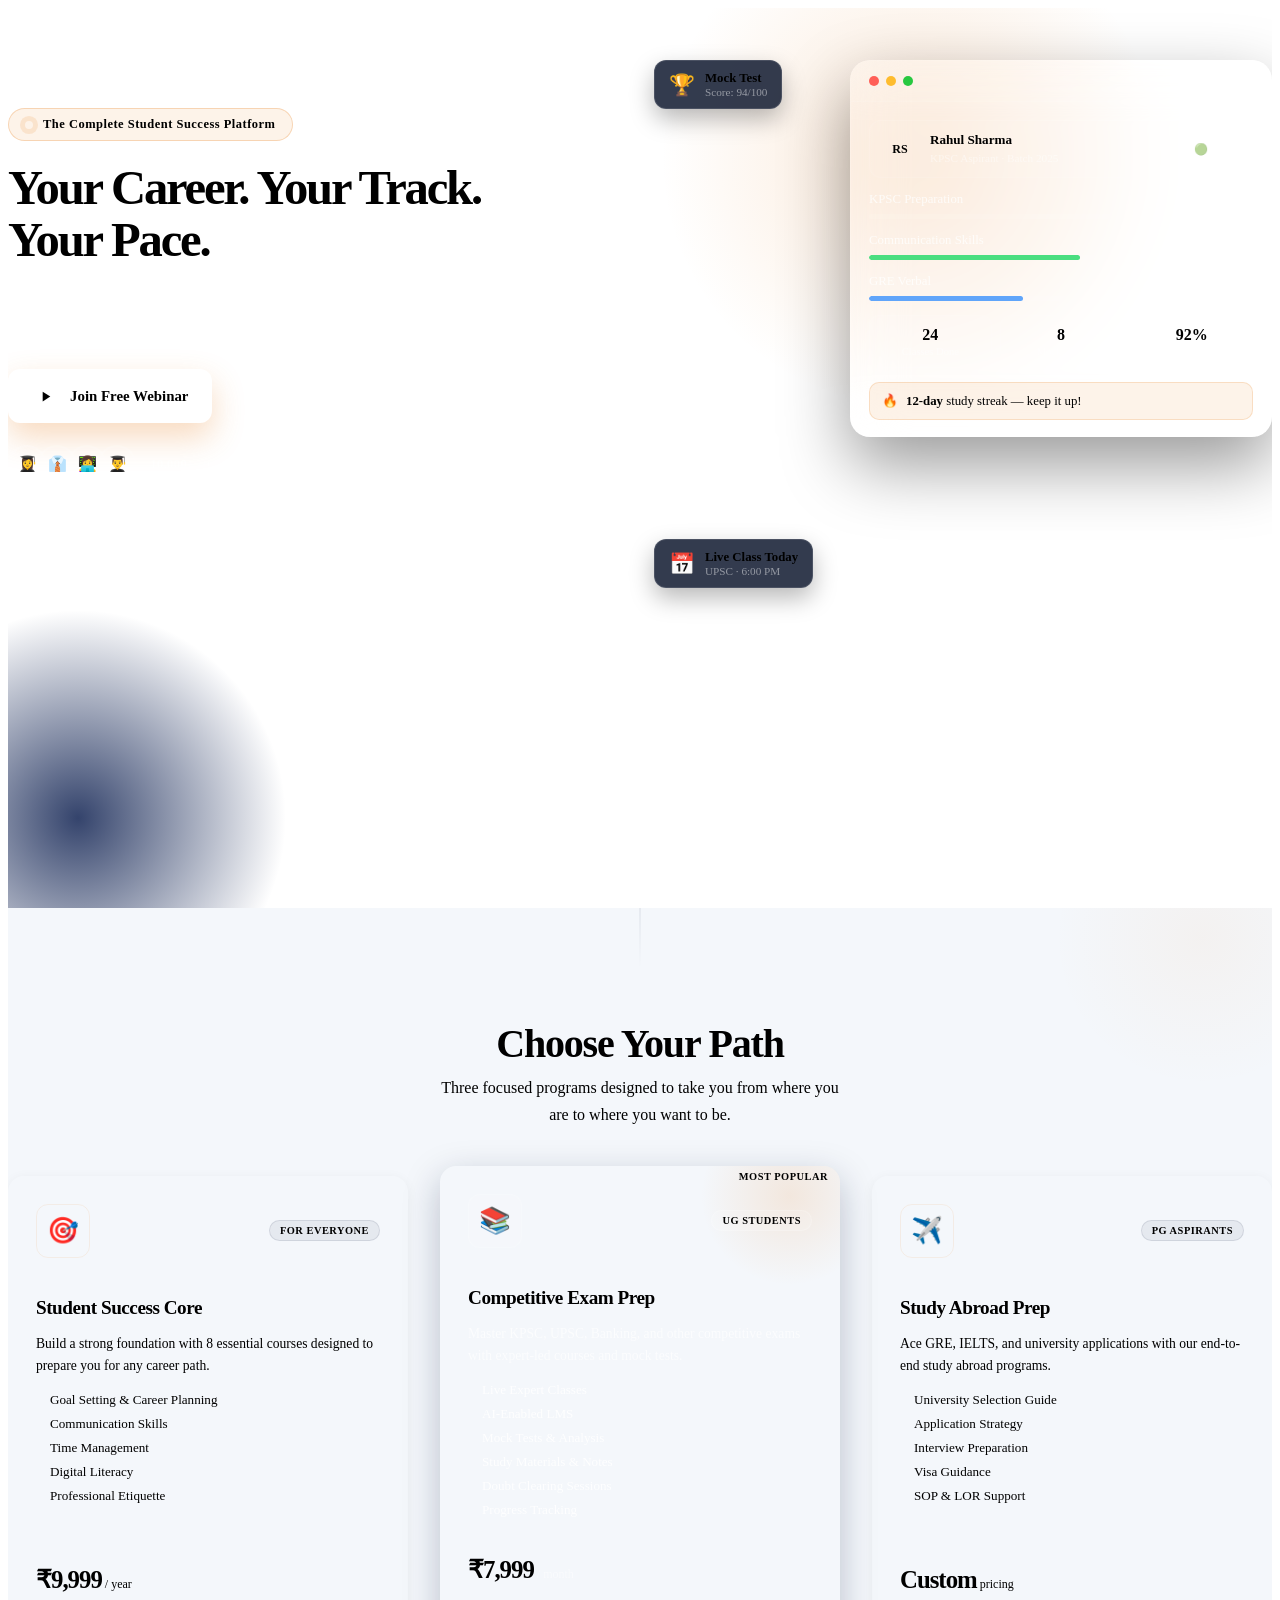
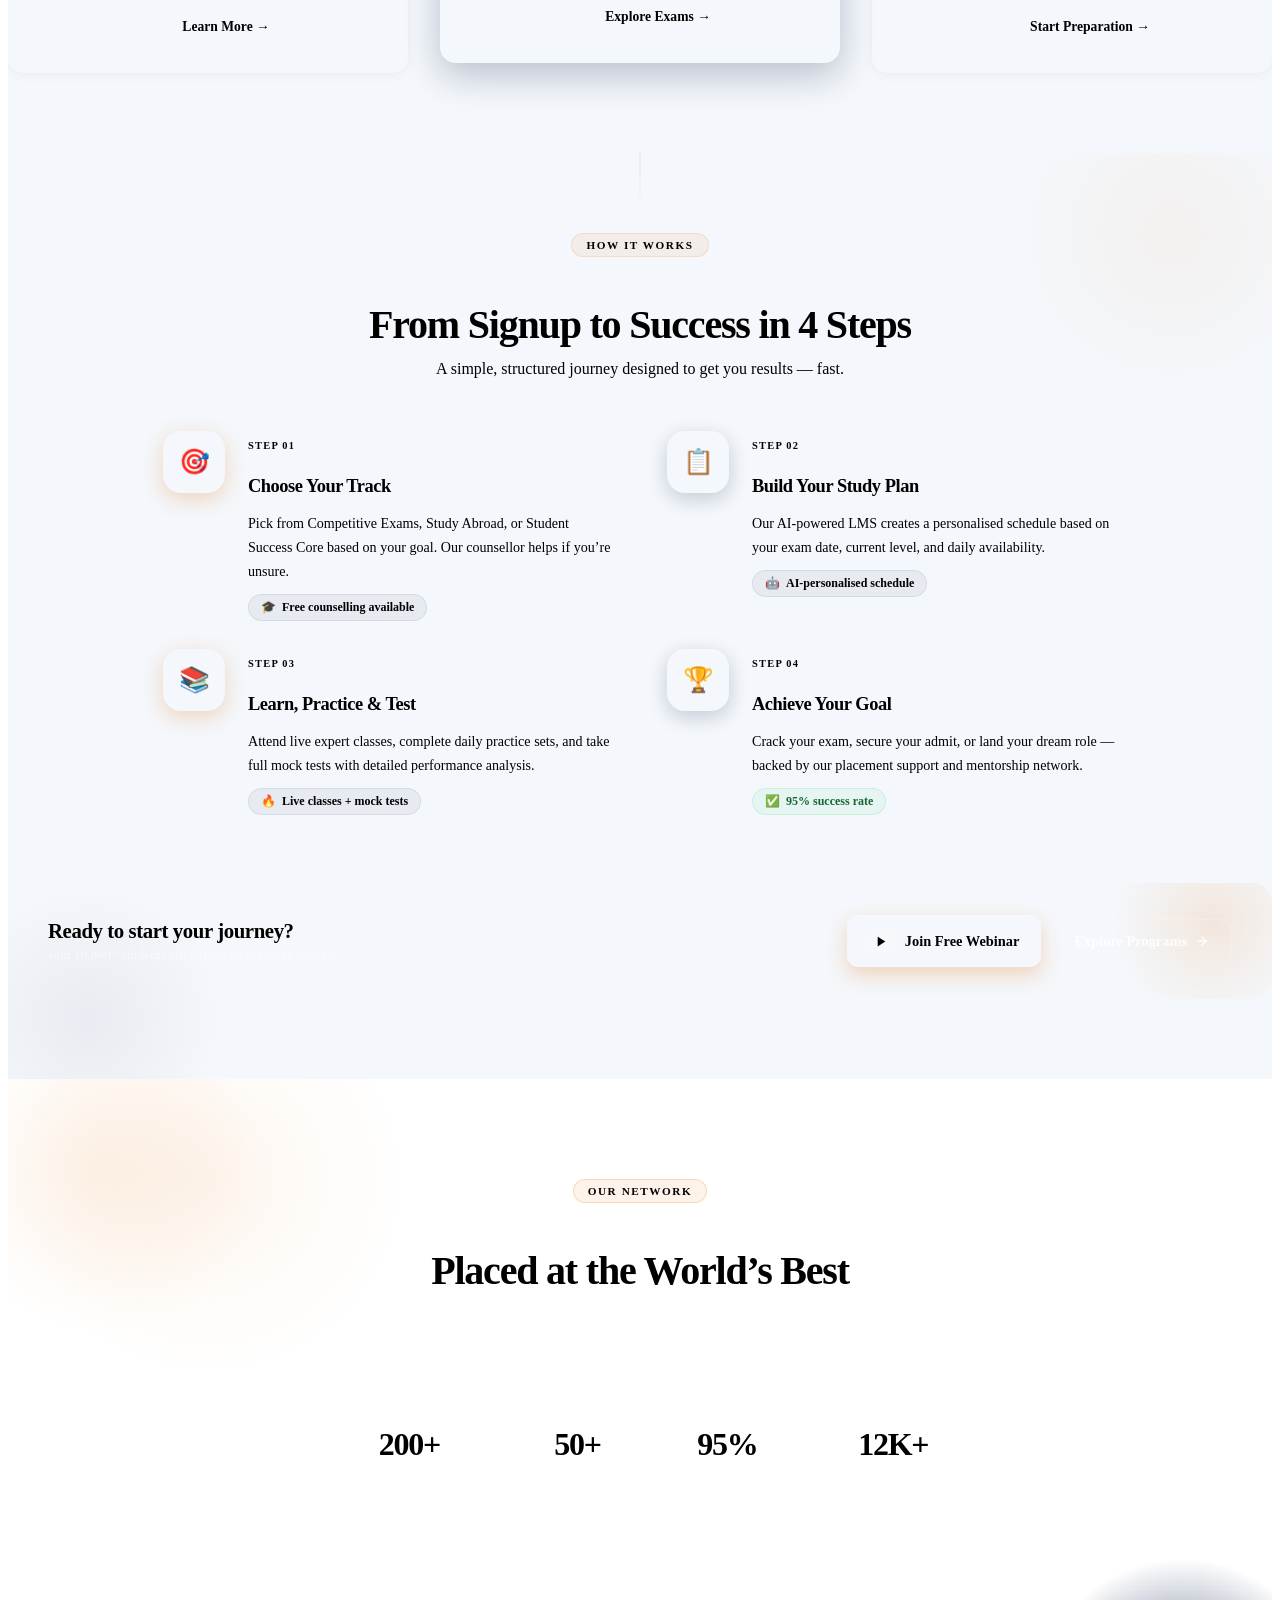
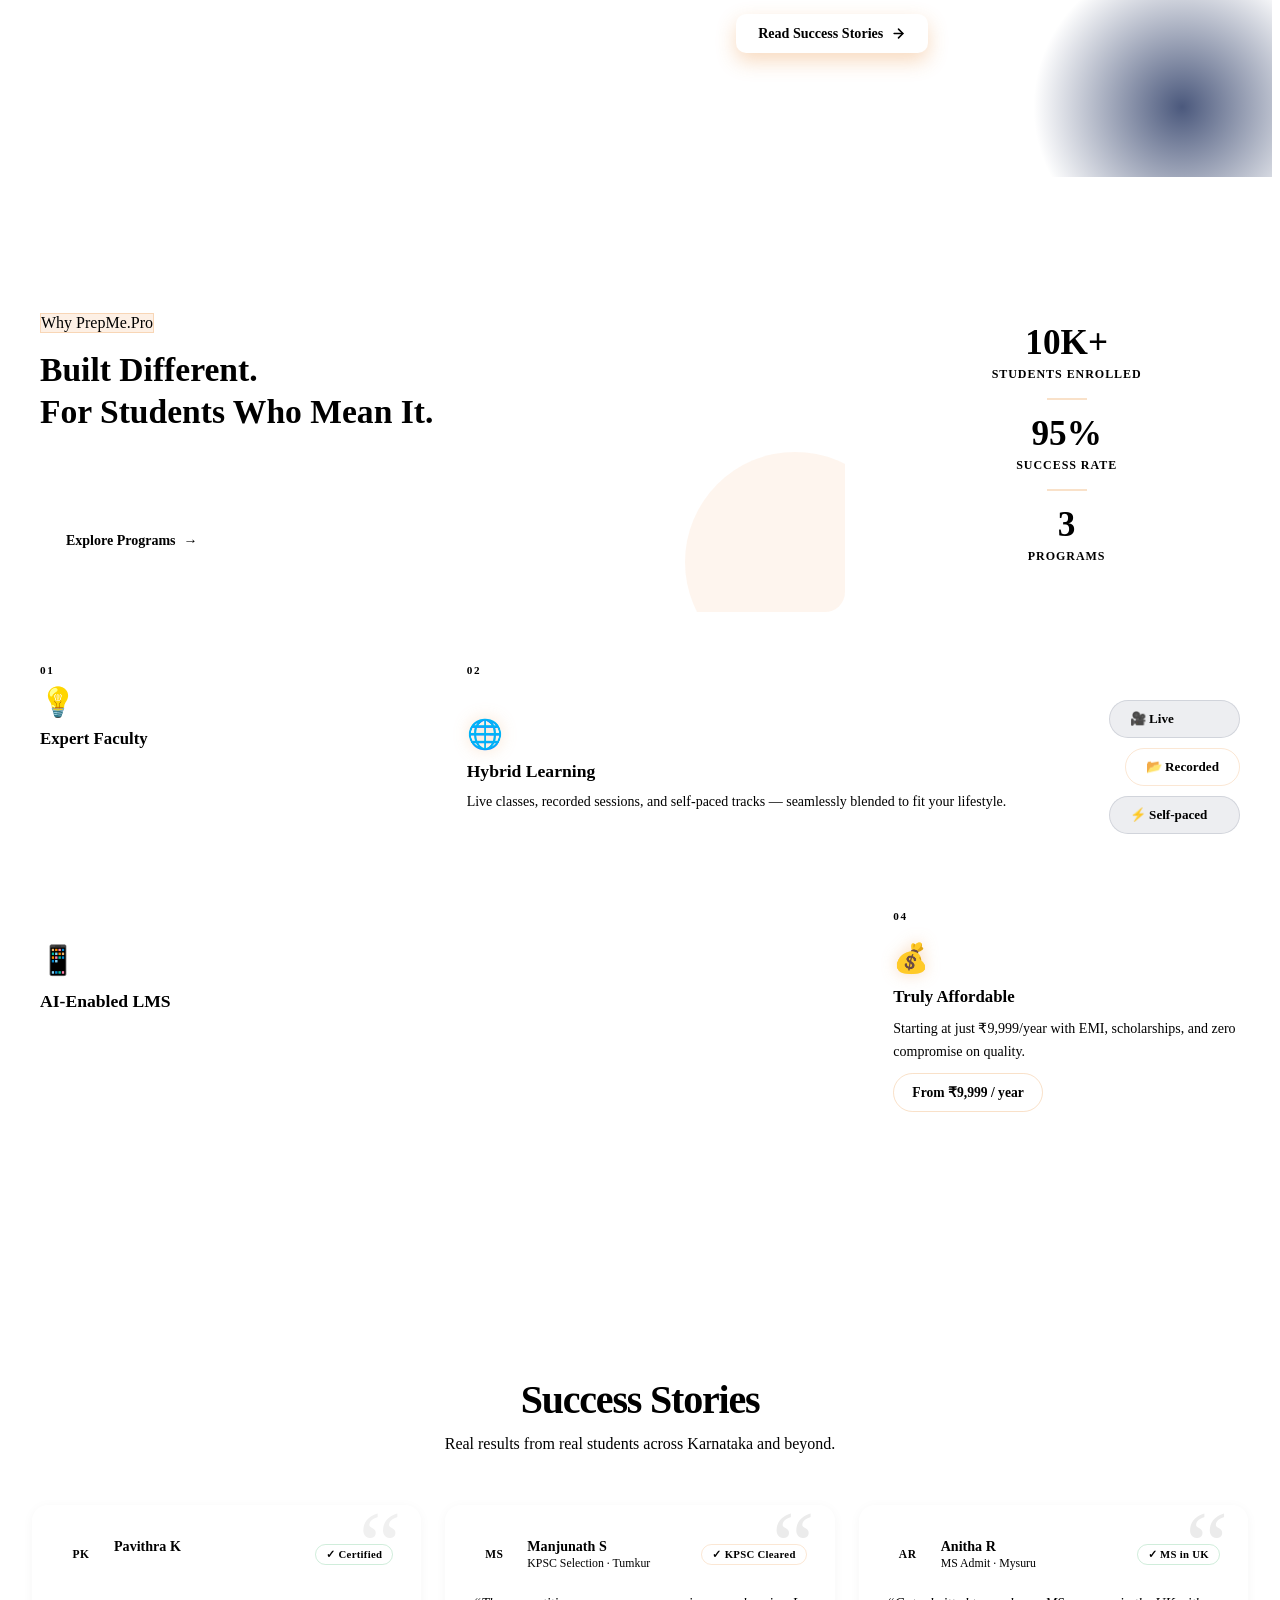
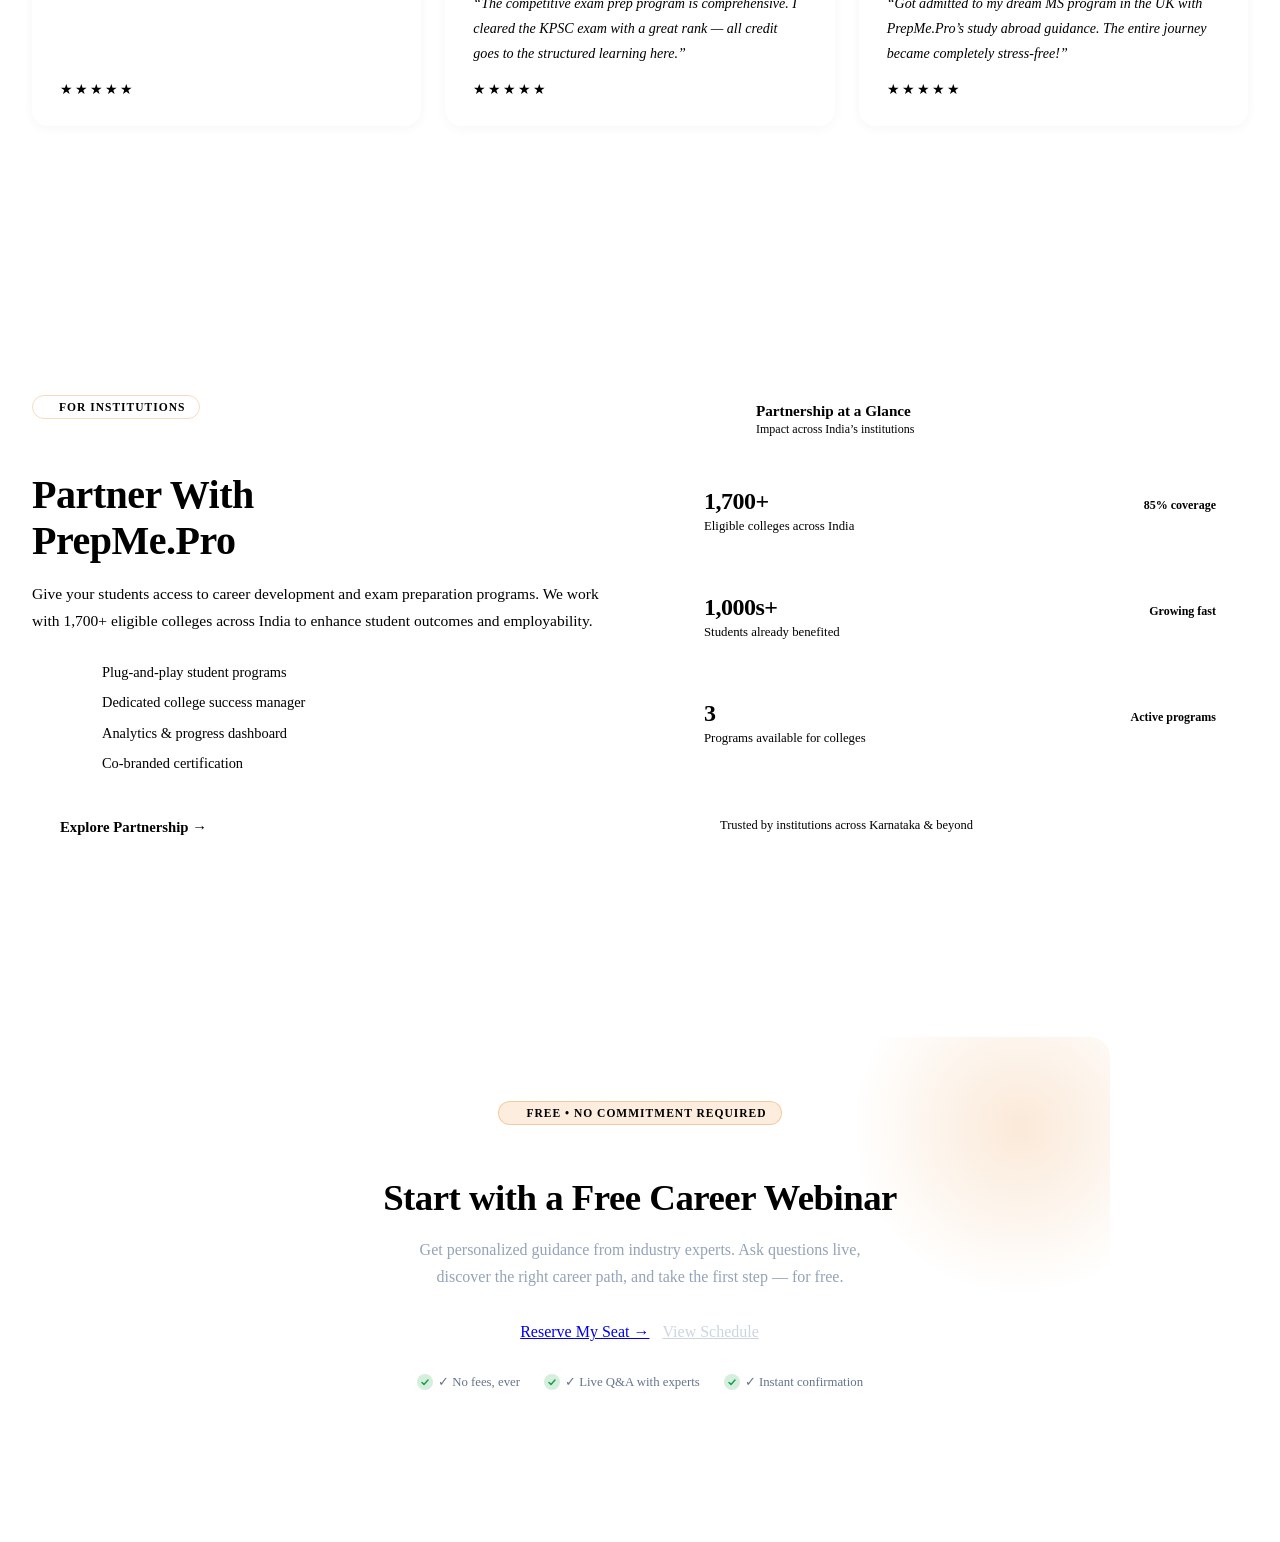
==== prepme/www/index.html @ b2c8e29e "fix: nav log and strudy abroad section" ====
<!DOCTYPE html>
<html lang="en">

<head>
  <meta charset="UTF-8">
  <meta name="viewport" content="width=device-width, initial-scale=1.0">
  <title>PrepMe.Pro - Learn Like A Pro | Complete Student Success Platform</title>
<link rel="stylesheet" href="/assets/prepme/css/styles.css?v=1.1.21"/>
  <style>
    /* ===========================
   HERO
=========================== */
    .hero {
      position: relative;
      min-height: 100vh;
      overflow: hidden;
      background: linear-gradient(135deg, var(--navy-dark), var(--navy) 52%, var(--navy-light));
      font-family: var(--font);
    }

    .hero-bg,
    .hero-grid,
    .hero-glow {
      position: absolute;
      inset: 0;
      pointer-events: none;
    }

    .hero-grid {
      background-image: radial-gradient(rgba(255, 255, 255, 0.045) 1px, transparent 1px);
      background-size: 28px 28px;
      opacity: 0.8;
    }

    .hero-glow-1 {
      inset: auto;
      width: 520px;
      height: 520px;
      top: -110px;
      right: 8%;
      border-radius: 50%;
      background: radial-gradient(circle, rgba(232, 134, 42, 0.18) 0%, transparent 68%);
    }

    .hero-glow-2 {
      inset: auto;
      width: 420px;
      height: 420px;
      left: -140px;
      bottom: -120px;
      border-radius: 50%;
      background: radial-gradient(circle, rgba(30, 47, 92, 0.9) 0%, transparent 70%);
    }

    .hero-divider {
      position: absolute;
      top: 0;
      bottom: 0;
      left: 50%;
      width: 1px;
      background: linear-gradient(to bottom, transparent, rgba(255, 255, 255, 0.07), transparent);
      transform: translateX(-50%);
      pointer-events: none;
    }

    /* ===========================
   LAYOUT
=========================== */
    .hero-shell {
      position: relative;
      z-index: 2;
      min-height: calc(100vh - 80px);
      display: grid;
      grid-template-columns: 1fr 1fr;
      gap: 28px;
      align-items: start;
      padding: 52px 0 28px;
    }

    /* ===========================
   LEFT COPY
=========================== */
    .hero-copy {
      display: flex;
      flex-direction: column;
      gap: 22px;
      padding-top: 48px;
    }

    .hero-badge {
      width: fit-content;
      display: inline-flex;
      align-items: center;
      gap: 10px;
      padding: 8px 16px;
      border-radius: 999px;
      background: rgba(232, 134, 42, 0.1);
      border: 1px solid rgba(232, 134, 42, 0.28);
      color: var(--saffron-light);
      font-size: 0.78rem;
      font-weight: 700;
      letter-spacing: 0.04em;
    }

    .hero-badge-pulse {
      width: 8px;
      height: 8px;
      flex-shrink: 0;
      border-radius: 50%;
      background: var(--saffron);
      box-shadow: 0 0 0 5px rgba(232, 134, 42, 0.15);
      animation: badgePulse 2s infinite;
    }

    @keyframes badgePulse {

      0%,
      100% {
        box-shadow: 0 0 0 5px rgba(232, 134, 42, 0.15);
      }

      50% {
        box-shadow: 0 0 0 10px rgba(232, 134, 42, 0);
      }
    }

    .hero-title {
      margin: 0;
      color: var(--white);
      font-size: clamp(2.6rem, 3.8vw, 3.9rem);
      line-height: 1.06;
      letter-spacing: -0.045em;
      font-weight: 900;
      white-space: nowrap;
    }

    .hero-title span {
      color: var(--saffron-light);
      position: relative;
      display: inline-block;
    }

    .hero-title span::after {
      content: '';
      position: absolute;
      left: 0;
      right: 0;
      bottom: 6px;
      height: 4px;
      background: linear-gradient(90deg, var(--saffron), transparent);
      opacity: 0.45;
      border-radius: 999px;
    }

    .hero-lead {
      max-width: 540px;
      margin: 0;
      font-size: 1.03rem;
      line-height: 1.8;
      color: rgba(255, 255, 255, 0.68);
    }

    .hero-lead strong {
      color: var(--white);
    }

    /* Buttons */
    .hero-actions {
      display: flex;
      gap: 14px;
      flex-wrap: wrap;
    }

    .hero-btn-primary,
    .hero-btn-ghost {
      min-height: 52px;
      display: inline-flex;
      align-items: center;
      justify-content: center;
      gap: 10px;
      padding: 0 24px;
      border-radius: 12px;
      text-decoration: none;
      font-size: 0.93rem;
      font-weight: 700;
      transition: 0.2s ease;
    }

    .hero-btn-primary {
      background: var(--saffron);
      color: var(--white);
      box-shadow: 0 14px 32px rgba(232, 134, 42, 0.3);
    }

    .hero-btn-primary:hover {
      background: var(--saffron-dark);
      transform: translateY(-2px);
    }

    .hero-btn-icon {
      width: 28px;
      height: 28px;
      border-radius: 8px;
      background: rgba(255, 255, 255, 0.18);
      display: inline-flex;
      align-items: center;
      justify-content: center;
      flex-shrink: 0;
    }

    .hero-btn-ghost {
      border: 1.5px solid rgba(255, 255, 255, 0.15);
      background: rgba(255, 255, 255, 0.04);
      color: rgba(255, 255, 255, 0.88);
    }

    .hero-btn-ghost:hover {
      background: rgba(255, 255, 255, 0.08);
      border-color: rgba(255, 255, 255, 0.26);
    }

    .hero-btn-ghost svg {
      transition: transform 0.2s;
    }

    .hero-btn-ghost:hover svg {
      transform: translateX(3px);
    }

    /* Trust row */
    .hero-trust {
      display: flex;
      align-items: center;
      gap: 12px;
    }

    .hero-avatars {
      display: flex;
    }

    .hero-avatars span {
      width: 34px;
      height: 34px;
      margin-right: -8px;
      border-radius: 50%;
      background: rgba(255, 255, 255, 0.07);
      border: 2px solid rgba(255, 255, 255, 0.14);
      display: grid;
      place-items: center;
      font-size: 0.95rem;
    }

    .hero-trust p {
      margin: 0;
      color: rgba(255, 255, 255, 0.5);
      font-size: 0.84rem;
      padding-left: 10px;
    }

    .hero-trust strong {
      color: var(--white);
    }

    /* ===========================
   RIGHT VISUAL
=========================== */
    .hero-visual {
      position: relative;
      width: 100%;
      min-height: 480px;
      display: flex;
      flex-direction: column;
      align-items: flex-end;
      justify-content: flex-start;
      padding-top: 0;
    }

    /* Dashboard card */
    .hero-card {
      width: min(100%, 420px);
      border-radius: 20px;
      background: rgba(255, 255, 255, 0.055);
      border: 1px solid rgba(255, 255, 255, 0.12);
      backdrop-filter: blur(26px);
      -webkit-backdrop-filter: blur(26px);
      box-shadow: 0 28px 68px rgba(0, 0, 0, 0.4);
      overflow: hidden;
      position: relative;
      z-index: 2;
    }

    .hero-card-header {
      display: flex;
      align-items: center;
      gap: 7px;
      padding: 14px 18px;
      background: rgba(255, 255, 255, 0.03);
      border-bottom: 1px solid rgba(255, 255, 255, 0.08);
    }

    .dot {
      width: 10px;
      height: 10px;
      border-radius: 50%;
      display: inline-block;
    }

    .red {
      background: #ff5f57;
    }

    .yellow {
      background: #febc2e;
    }

    .green {
      background: #28c840;
    }

    .hero-card-label {
      margin-left: auto;
      color: rgba(255, 255, 255, 0.38);
      font-size: 0.68rem;
      font-weight: 700;
      letter-spacing: 0.1em;
      text-transform: uppercase;
    }

    .hero-card-body {
      padding: 18px 18px 16px;
      display: flex;
      flex-direction: column;
      gap: 14px;
    }

    /* User row */
    .hero-card-user {
      display: flex;
      align-items: center;
      gap: 12px;
      padding: 10px 12px;
      background: rgba(255, 255, 255, 0.04);
      border: 1px solid rgba(255, 255, 255, 0.07);
      border-radius: 12px;
    }

    .hero-card-avatar {
      width: 36px;
      height: 36px;
      border-radius: 50%;
      background: linear-gradient(135deg, var(--saffron), var(--saffron-dark));
      color: var(--white);
      font-size: 0.75rem;
      font-weight: 800;
      display: grid;
      place-items: center;
      flex-shrink: 0;
    }

    .hero-card-user strong {
      display: block;
      color: var(--white);
      font-size: 0.82rem;
      font-weight: 700;
    }

    .hero-card-user small {
      color: rgba(255, 255, 255, 0.45);
      font-size: 0.7rem;
    }

    .hero-card-status {
      margin-left: auto;
      font-size: 0.7rem;
      color: rgba(255, 255, 255, 0.55);
      white-space: nowrap;
    }

    /* Progress items */
    .hero-progress-item {
      display: flex;
      flex-direction: column;
      gap: 7px;
    }

    .hero-progress-top {
      display: flex;
      justify-content: space-between;
      color: rgba(255, 255, 255, 0.75);
      font-size: 0.8rem;
    }

    .hero-progress-bar {
      height: 5px;
      border-radius: 999px;
      background: rgba(255, 255, 255, 0.08);
      overflow: hidden;
    }

    .hero-progress-bar span {
      display: block;
      height: 100%;
      border-radius: inherit;
      background: var(--saffron);
    }

    /* Mini stats */
    .hero-card-stats {
      display: grid;
      grid-template-columns: repeat(3, 1fr);
      gap: 8px;
    }

    .hero-card-stat {
      background: rgba(255, 255, 255, 0.04);
      border: 1px solid rgba(255, 255, 255, 0.07);
      border-radius: 10px;
      padding: 10px 8px;
      text-align: center;
    }

    .hero-card-stat strong {
      display: block;
      color: var(--white);
      font-size: 1rem;
      font-weight: 800;
    }

    .hero-card-stat small {
      display: block;
      color: rgba(255, 255, 255, 0.42);
      font-size: 0.66rem;
      margin-top: 2px;
    }

    /* Streak */
    .hero-streak {
      display: flex;
      align-items: center;
      gap: 8px;
      padding: 10px 12px;
      border-radius: 10px;
      background: rgba(232, 134, 42, 0.1);
      border: 1px solid rgba(232, 134, 42, 0.2);
      color: var(--saffron-light);
      font-size: 0.8rem;
    }

    .hero-streak strong {
      color: var(--saffron-light);
    }

    /* Floating chips */
    .hero-floating {
      position: absolute;
      z-index: 3;
      display: flex;
      align-items: center;
      gap: 10px;
      padding: 10px 14px;
      border-radius: 12px;
      background: rgba(7, 16, 40, 0.82);
      border: 1px solid rgba(255, 255, 255, 0.12);
      box-shadow: 0 10px 24px rgba(0, 0, 0, 0.28);
      white-space: nowrap;
    }

    .hero-floating>span:first-child {
      font-size: 1.3rem;
    }

    .hero-floating strong {
      display: block;
      color: var(--white);
      font-size: 0.8rem;
    }

    .hero-floating small {
      display: block;
      color: rgba(255, 255, 255, 0.48);
      font-size: 0.7rem;
    }

    .hero-floating-top {
      top: 0;
      left: 0;
      animation: floatY 3.5s ease-in-out infinite;
    }

    .hero-floating-bottom {
      bottom: -48px;
      left: 0;
      animation: floatY 3.5s ease-in-out infinite reverse;
    }

    @keyframes floatY {

      0%,
      100% {
        transform: translateY(0);
      }

      50% {
        transform: translateY(-7px);
      }
    }

    /* ===========================
   PARTNERS BAR
=========================== */


    .hero-partners-label {
      text-align: center;
      margin: 0 0 14px;
      font-size: 0.72rem;
      font-weight: 700;
      letter-spacing: 0.1em;
      text-transform: uppercase;
      color: rgba(255, 255, 255, 0.3);
    }

    .hero-partners {
      display: flex;
      align-items: center;
      justify-content: center;
      flex-wrap: wrap;
      gap: 10px 20px;
    }

    .hero-partner-logo {
      color: rgba(255, 255, 255, 0.55);
      font-size: 0.85rem;
      font-weight: 700;
      letter-spacing: 0.02em;
      display: flex;
      align-items: center;
      gap: 6px;
      padding: 6px 14px;
      border-radius: 8px;
      border: 1px solid rgba(255, 255, 255, 0.07);
      background: rgba(255, 255, 255, 0.03);
      transition: color 0.2s, border-color 0.2s;
    }

    .hero-partner-logo:hover {
      color: rgba(255, 255, 255, 0.85);
      border-color: rgba(255, 255, 255, 0.14);
    }

    /* ===========================
   RESPONSIVE
=========================== */
    @media (max-width: 1200px) {
      .hero-title {
        white-space: normal;
      }
    }

    @media (max-width: 992px) {
      .hero-shell {
        grid-template-columns: 1fr;
        align-items: center;
        padding-top: 72px;
        min-height: auto;
        gap: 32px;
      }

      .hero-copy {
        padding-top: 0;
      }

      .hero-visual {
        align-items: center;
        min-height: 480px;
        width: 100%;
        max-width: 460px;
        margin: 0 auto;
      }

      .hero-floating-top {
        top: 10px;
        left: 0;
      }

      .hero-floating-bottom {
        bottom: 10px;
        left: 0;
      }

      .hero-stats-bar {
        margin-top: 24px;
      }
    }

    @media (max-width: 560px) {
      .hero-title {
        font-size: 2.2rem;
        white-space: normal;
      }

      .hero-actions {
        flex-direction: column;
      }

      .hero-btn-primary,
      .hero-btn-ghost {
        width: 100%;
      }

      .hero-visual {
        min-height: 400px;
      }

      .hero-partners {
        gap: 8px 12px;
      }
    }

    /* ===== CHOOSE YOUR PATH — TRACKS SECTION ===== */

    /* ===========================
   TRACKS SECTION — MOBILE FIRST
=========================== */
    #tracks {
      padding: 3rem 0;
      background: #f4f7fb;
      position: relative;
      overflow: hidden;
    }

    #tracks::before {
      content: '';
      position: absolute;
      top: 0;
      left: 50%;
      transform: translateX(-50%);
      width: 1px;
      height: 60px;
      background: linear-gradient(to bottom, rgba(10, 26, 63, 0.12), transparent);
    }

    #tracks::after {
      content: '';
      position: absolute;
      top: -120px;
      right: -80px;
      width: 300px;
      height: 300px;
      border-radius: 50%;
      background: radial-gradient(circle, rgba(232, 134, 42, 0.05) 0%, transparent 70%);
      pointer-events: none;
    }

    /* ── Section Title ── */
    .section-title {
      text-align: center;
      margin-bottom: 2rem;
      padding: 0 1rem;
      position: relative;
      z-index: 1;
    }

    .section-eyebrow {
      display: inline-block;
      font-size: 0.7rem;
      font-weight: 700;
      letter-spacing: 0.14em;
      text-transform: uppercase;
      color: var(--saffron-dark);
      background: rgba(232, 134, 42, 0.08);
      border: 1px solid rgba(232, 134, 42, 0.18);
      padding: 5px 14px;
      border-radius: 999px;
      margin-bottom: 12px;
    }

    .section-title h2 {
      font-size: 1.7rem;
      font-weight: 900;
      color: var(--navy);
      letter-spacing: -0.03em;
      margin-bottom: 8px;
      line-height: 1.15;
    }

    .section-title p {
      font-size: 0.9rem;
      color: var(--gray);
      max-width: 420px;
      margin: 0 auto;
      line-height: 1.65;
    }

    /* ── Grid — mobile: single column ── */
    .tracks-grid {
      display: grid;
      grid-template-columns: 1fr;
      gap: 1.25rem;
      padding: 0 1rem;
      position: relative;
      z-index: 1;
    }

    /* ── Base Card ── */
    .track-card {
      position: relative;
      border-radius: 16px;
      display: flex;
      flex-direction: column;
      overflow: hidden;
      transition: transform 0.28s ease, box-shadow 0.28s ease;
      -webkit-tap-highlight-color: transparent;
    }

    .track-card:active {
      transform: scale(0.98);
    }

    /* ── Navy variant ── */
    .track-navy {
      background: var(--white);
      border: 1.5px solid var(--border);
      box-shadow: 0 2px 12px rgba(0, 0, 0, 0.05);
      border-top: 4px solid var(--navy);
    }

    /* ── Featured card ── */
    .track-featured {
      background: linear-gradient(155deg, var(--navy-dark) 0%, var(--navy) 50%, var(--navy-light) 100%);
      border: none;
      box-shadow: 0 12px 36px rgba(10, 26, 63, 0.25);
      order: -1;
      /* show featured first on mobile */
    }

    .track-featured::before {
      content: '';
      position: absolute;
      inset: 0;
      background-image: radial-gradient(rgba(255, 255, 255, 0.04) 1px, transparent 1px);
      background-size: 20px 20px;
      pointer-events: none;
      z-index: 0;
    }

    .track-featured::after {
      content: '';
      position: absolute;
      top: -60px;
      right: -40px;
      width: 180px;
      height: 180px;
      border-radius: 50%;
      background: radial-gradient(circle, rgba(232, 134, 42, 0.14) 0%, transparent 70%);
      pointer-events: none;
      z-index: 0;
    }

    /* ── Popular badge ── */
    .track-popular-badge {
      position: absolute;
      top: 0;
      right: 0;
      background: var(--saffron);
      color: var(--white);
      font-size: 0.65rem;
      font-weight: 700;
      letter-spacing: 0.5px;
      text-transform: uppercase;
      padding: 5px 12px;
      border-radius: 0 16px 0 10px;
      z-index: 2;
    }

    /* ── Card header ── */
    .track-header {
      padding: 1.25rem 1.25rem 0;
      display: flex;
      align-items: center;
      justify-content: space-between;
      position: relative;
      z-index: 1;
    }

    .track-icon {
      width: 46px;
      height: 46px;
      background: var(--cream);
      border-radius: 12px;
      display: flex;
      align-items: center;
      justify-content: center;
      font-size: 1.4rem;
      flex-shrink: 0;
      border: 1px solid rgba(232, 134, 42, 0.1);
    }

    .track-featured .track-icon {
      background: rgba(255, 255, 255, 0.1);
      border-color: rgba(255, 255, 255, 0.15);
    }

    /* ── Tags ── */
    .track-tag {
      display: inline-block;
      background: rgba(10, 26, 63, 0.06);
      color: var(--navy);
      font-size: 0.65rem;
      font-weight: 700;
      letter-spacing: 0.5px;
      text-transform: uppercase;
      padding: 4px 10px;
      border-radius: 50px;
      border: 1px solid rgba(10, 26, 63, 0.1);
    }

    .track-tag-light {
      background: rgba(255, 255, 255, 0.12);
      color: var(--white);
      border-color: rgba(255, 255, 255, 0.18);
    }

    /* ── Card body ── */
    .track-body {
      padding: 1rem 1.25rem;
      flex: 1;
      position: relative;
      z-index: 1;
    }

    .track-body h3 {
      font-size: 1.1rem;
      font-weight: 800;
      color: var(--navy);
      margin-bottom: 0.4rem;
      letter-spacing: -0.025em;
    }

    .track-featured .track-body h3 {
      color: var(--white);
    }

    .track-body p {
      font-size: 0.85rem;
      color: var(--gray);
      line-height: 1.6;
      margin-bottom: 1rem;
    }

    .track-featured .track-body p {
      color: rgba(255, 255, 255, 0.68);
    }

    /* ── Feature list ── */
    .feature-list {
      list-style: none;
      padding: 0;
      margin: 0;
      display: flex;
      flex-direction: column;
      gap: 8px;
    }

    .feature-list li {
      display: flex;
      align-items: center;
      gap: 8px;
      font-size: 0.82rem;
      color: var(--text);
      font-weight: 500;
    }

    .feature-list li::before {
      content: '';
      width: 6px;
      height: 6px;
      min-width: 6px;
      border-radius: 50%;
      background: var(--navy);
      opacity: 0.45;
    }

    .feature-list-light li {
      color: rgba(255, 255, 255, 0.88);
    }

    .feature-list-light li::before {
      background: var(--saffron-light);
      opacity: 1;
    }

    /* ── Card footer ── */
    .track-footer {
      padding: 1rem 1.25rem 1.25rem;
      display: flex;
      align-items: center;
      justify-content: space-between;
      gap: 1rem;
      border-top: 1px solid var(--border);
      margin-top: auto;
      position: relative;
      z-index: 1;
    }

    .track-featured .track-footer {
      border-top-color: rgba(255, 255, 255, 0.1);
    }

    /* ── Price ── */
    .track-price {
      display: flex;
      align-items: baseline;
      gap: 3px;
    }

    .price-amount {
      font-size: 1.4rem;
      font-weight: 900;
      color: var(--navy);
      letter-spacing: -0.04em;
      line-height: 1;
    }

    .track-featured .price-amount {
      color: var(--saffron-light);
    }

    .price-period {
      font-size: 0.75rem;
      color: var(--gray);
      font-weight: 500;
    }

    .track-featured .price-period {
      color: rgba(255, 255, 255, 0.5);
    }

    /* ── Buttons ── */
    .btn-navy {
      display: inline-flex;
      align-items: center;
      justify-content: center;
      gap: 6px;
      padding: 10px 18px;
      border-radius: 10px;
      font-size: 0.85rem;
      font-weight: 700;
      text-decoration: none;
      transition: 0.2s ease;
      background: var(--navy);
      color: var(--white);
      border: none;
      white-space: nowrap;
    }

    .btn-navy:hover {
      background: var(--navy-dark);
    }

    .btn-navy:active {
      transform: scale(0.97);
    }

    .btn-white {
      display: inline-flex;
      align-items: center;
      justify-content: center;
      gap: 6px;
      padding: 10px 18px;
      border-radius: 10px;
      font-size: 0.85rem;
      font-weight: 700;
      text-decoration: none;
      transition: 0.2s ease;
      background: var(--white);
      color: var(--navy);
      border: none;
      white-space: nowrap;
    }

    .btn-white:hover {
      background: var(--cream);
    }

    .btn-white:active {
      transform: scale(0.97);
    }

    /* full width btn only on mobile */
    .btn-full {
      width: auto;
    }

    /* ── Number accent ── */
    .path-number {
      position: absolute;
      top: 12px;
      left: 18px;
      font-size: 4rem;
      font-weight: 900;
      line-height: 1;
      color: rgba(10, 26, 63, 0.04);
      pointer-events: none;
      user-select: none;
      font-family: Georgia, serif;
    }

    .track-featured .path-number {
      color: rgba(255, 255, 255, 0.05);
    }

    /* ===========================
   TABLET — 600px+
=========================== */
    @media (min-width: 600px) {
      #tracks {
        padding: 4rem 0;
      }

      .section-title h2 {
        font-size: 2rem;
      }

      .tracks-grid {
        padding: 0 1.5rem;
        gap: 1.5rem;
      }

      .track-header {
        padding: 1.5rem 1.5rem 0;
      }

      .track-body {
        padding: 1.1rem 1.5rem;
      }

      .track-footer {
        padding: 1.1rem 1.5rem 1.5rem;
      }

      .track-featured {
        order: 0;
        /* restore natural order on tablet+ */
      }
    }

    /* ===========================
   TABLET LANDSCAPE — 768px+
=========================== */
    @media (min-width: 768px) {
      #tracks {
        padding: 4.5rem 0;
      }

      .section-title {
        margin-bottom: 2.5rem;
      }

      .section-title h2 {
        font-size: 2.2rem;
      }

      /* 2 column grid on tablet */
      .tracks-grid {
        grid-template-columns: 1fr 1fr;
        padding: 0 2rem;
      }

      /* featured card spans full width on tablet */
      .track-featured {
        grid-column: 1 / -1;
        max-width: 520px;
        margin: 0 auto;
        width: 100%;
      }

      .track-icon {
        width: 50px;
        height: 50px;
        font-size: 1.5rem;
      }

      .track-body h3 {
        font-size: 1.15rem;
      }
    }

    /* ===========================
   DESKTOP — 1024px+
=========================== */
    @media (min-width: 1024px) {
      #tracks {
        padding: 5rem 0;
      }

      .section-title {
        margin-bottom: 3rem;
      }

      .section-title h2 {
        font-size: 2.5rem;
      }

      .section-title p {
        font-size: 1rem;
      }

      /* full 3-column on desktop */
      .tracks-grid {
        grid-template-columns: repeat(3, 1fr);
        padding: 0;
        gap: 1.75rem;
      }

      /* featured card back to single column */
      .track-featured {
        grid-column: auto;
        max-width: none;
        margin: 0;
        transform: translateY(-10px);
      }

      .track-featured:hover {
        transform: translateY(-16px);
        box-shadow: 0 28px 60px rgba(10, 26, 63, 0.32);
      }

      .track-navy:hover {
        transform: translateY(-6px);
        box-shadow: 0 20px 48px rgba(10, 26, 63, 0.12);
      }

      .track-header {
        padding: 1.75rem 1.75rem 0;
      }

      .track-body {
        padding: 1.25rem 1.75rem;
      }

      .track-body h3 {
        font-size: 1.2rem;
      }

      .track-footer {
        padding: 1.25rem 1.75rem 1.75rem;
        flex-direction: column;
        align-items: stretch;
      }

      .btn-full {
        width: 100%;
        text-align: center;
      }

      .track-icon {
        width: 52px;
        height: 52px;
        font-size: 1.6rem;
      }

      .price-amount {
        font-size: 1.55rem;
      }
    }

    /* ===========================
   LARGE DESKTOP — 1280px+
=========================== */
    @media (min-width: 1280px) {
      .tracks-grid {
        gap: 2rem;
      }
    }

    /* ===========================
   PARTNERS SECTION — MOBILE FIRST
=========================== */
    .partners-section {
      position: relative;
      padding: 3.5rem 0 2.5rem;
      background: var(--navy-dark);
      overflow: hidden;
    }

    /* Glow blobs matching hero */
    .partners-glow-1 {
      position: absolute;
      top: -80px;
      left: -80px;
      width: 340px;
      height: 340px;
      border-radius: 50%;
      background: radial-gradient(circle, rgba(232, 134, 42, 0.1) 0%, transparent 68%);
      pointer-events: none;
    }

    .partners-glow-2 {
      position: absolute;
      bottom: -80px;
      right: -60px;
      width: 300px;
      height: 300px;
      border-radius: 50%;
      background: radial-gradient(circle, rgba(30, 47, 92, 0.8) 0%, transparent 70%);
      pointer-events: none;
    }

    /* dot grid matching hero */
    .partners-section::before {
      content: '';
      position: absolute;
      inset: 0;
      background-image: radial-gradient(rgba(255, 255, 255, 0.03) 1px, transparent 1px);
      background-size: 28px 28px;
      pointer-events: none;
    }

    /* ── Section Title ── */
    .partners-section .section-title {
      text-align: center;
      margin-bottom: 2rem;
      padding: 0 1rem;
      position: relative;
      z-index: 1;
    }

    .partners-section .section-eyebrow {
      display: inline-block;
      font-size: 0.7rem;
      font-weight: 700;
      letter-spacing: 0.14em;
      text-transform: uppercase;
      color: var(--saffron-light);
      background: rgba(232, 134, 42, 0.1);
      border: 1px solid rgba(232, 134, 42, 0.25);
      padding: 5px 14px;
      border-radius: 999px;
      margin-bottom: 12px;
    }

    .partners-section .section-title h2 {
      font-size: 1.7rem;
      font-weight: 900;
      color: var(--white);
      letter-spacing: -0.03em;
      margin-bottom: 8px;
      line-height: 1.15;
    }

    .partners-section .section-title p {
      font-size: 0.9rem;
      color: rgba(255, 255, 255, 0.55);
      max-width: 420px;
      margin: 0 auto;
      line-height: 1.65;
    }

    /* ── Stats Row ── */
    .partners-stats {
      display: flex;
      align-items: center;
      justify-content: center;
      flex-wrap: wrap;
      gap: 0;
      margin-bottom: 2.5rem;
      position: relative;
      z-index: 1;
      background: rgba(255, 255, 255, 0.04);
      border: 1px solid rgba(255, 255, 255, 0.08);
      border-radius: 16px;
      padding: 20px 10px;
      margin-left: 1rem;
      margin-right: 1rem;
    }

    .partners-stat {
      display: flex;
      flex-direction: column;
      align-items: center;
      gap: 4px;
      padding: 8px 20px;
      text-align: center;
    }

    .partners-stat-num {
      font-size: 1.6rem;
      font-weight: 900;
      color: var(--white);
      line-height: 1;
      letter-spacing: -0.04em;
    }

    .partners-stat-label {
      font-size: 0.68rem;
      font-weight: 600;
      color: rgba(255, 255, 255, 0.42);
      text-transform: uppercase;
      letter-spacing: 0.08em;
      white-space: nowrap;
    }

    .partners-stat-divider {
      width: 1px;
      height: 32px;
      background: rgba(255, 255, 255, 0.1);
      flex-shrink: 0;
    }

    /* ── Ticker Wrapper ── */
    .partners-ticker-wrap {
      position: relative;
      overflow: hidden;
      margin-bottom: 14px;
      z-index: 1;
    }

    /* fade edges */
    .partners-ticker-wrap::before,
    .partners-ticker-wrap::after {
      content: '';
      position: absolute;
      top: 0;
      bottom: 0;
      width: 80px;
      z-index: 2;
      pointer-events: none;
    }

    .partners-ticker-wrap::before {
      left: 0;
      background: linear-gradient(to right, var(--navy-dark), transparent);
    }

    .partners-ticker-wrap::after {
      right: 0;
      background: linear-gradient(to left, var(--navy-dark), transparent);
    }

    /* ── Ticker ── */
    .partners-ticker {
      display: flex;
      width: max-content;
    }

    .partners-ticker-track {
      display: flex;
      align-items: center;
      gap: 12px;
      padding: 6px 0;
    }

    /* forward scroll */
    .partners-ticker-fwd .partners-ticker-track {
      animation: tickerFwd 32s linear infinite;
    }

    /* reverse scroll */
    .partners-ticker-rev .partners-ticker-track {
      animation: tickerRev 28s linear infinite;
    }

    /* pause on hover */
    .partners-ticker-wrap:hover .partners-ticker-track {
      animation-play-state: paused;
    }

    @keyframes tickerFwd {
      0% {
        transform: translateX(0);
      }

      100% {
        transform: translateX(-50%);
      }
    }

    @keyframes tickerRev {
      0% {
        transform: translateX(-50%);
      }

      100% {
        transform: translateX(0);
      }
    }

    /* ── Logo Pills ── */
    .partners-logo-pill {
      display: inline-flex;
      align-items: center;
      gap: 8px;
      padding: 9px 16px;
      border-radius: 999px;
      background: rgba(255, 255, 255, 0.06);
      border: 1px solid rgba(255, 255, 255, 0.1);
      white-space: nowrap;
      cursor: default;
      transition: background 0.2s, border-color 0.2s, transform 0.2s;
      font-size: 0.82rem;
    }

    .partners-logo-pill span {
      color: rgba(255, 255, 255, 0.82);
      font-weight: 600;
    }

    .partners-logo-pill:hover {
      background: rgba(232, 134, 42, 0.12);
      border-color: rgba(232, 134, 42, 0.3);
      transform: translateY(-2px);
    }

    .partners-logo-pill:hover span {
      color: var(--saffron-light);
    }

    /* navy variant for row 2 */
    .partners-logo-pill-navy {
      background: rgba(255, 255, 255, 0.04);
      border-color: rgba(255, 255, 255, 0.07);
    }

    .partners-logo-pill-navy:hover {
      background: rgba(30, 47, 92, 0.5);
      border-color: rgba(255, 255, 255, 0.18);
    }

    .partners-logo-pill-navy:hover span {
      color: var(--white);
    }

    /* ── Bottom CTA Strip ── */
    .partners-cta-strip {
      display: flex;
      flex-direction: column;
      align-items: center;
      gap: 14px;
      margin-top: 2.5rem;
      padding: 1.5rem 1rem;
      border-top: 1px solid rgba(255, 255, 255, 0.07);
      text-align: center;
      position: relative;
      z-index: 1;
    }

    .partners-cta-strip p {
      font-size: 0.88rem;
      color: rgba(255, 255, 255, 0.5);
      margin: 0;
    }

    .partners-cta-btn {
      display: inline-flex;
      align-items: center;
      gap: 8px;
      padding: 11px 22px;
      border-radius: 10px;
      background: var(--saffron);
      color: var(--white);
      font-size: 0.88rem;
      font-weight: 700;
      text-decoration: none;
      transition: background 0.2s, transform 0.2s;
      box-shadow: 0 8px 20px rgba(232, 134, 42, 0.3);
    }

    .partners-cta-btn:hover {
      background: var(--saffron-dark);
      transform: translateY(-2px);
    }

    .partners-cta-btn svg {
      transition: transform 0.2s;
    }

    .partners-cta-btn:hover svg {
      transform: translateX(3px);
    }

    /* ===========================
   TABLET — 640px+
=========================== */
    @media (min-width: 640px) {
      .partners-section {
        padding: 4rem 0 3rem;
      }

      .partners-section .section-title h2 {
        font-size: 2rem;
      }

      .partners-stats {
        margin-left: auto;
        margin-right: auto;
        max-width: 680px;
        padding: 22px 20px;
      }

      .partners-stat {
        padding: 8px 28px;
      }

      .partners-stat-num {
        font-size: 1.8rem;
      }

      .partners-cta-strip {
        flex-direction: row;
        justify-content: center;
        gap: 20px;
      }
    }

    /* ===========================
   DESKTOP — 1024px+
=========================== */
    @media (min-width: 1024px) {
      .partners-section {
        padding: 5rem 0 3.5rem;
      }

      .partners-section .section-title {
        margin-bottom: 2.5rem;
      }

      .partners-section .section-title h2 {
        font-size: 2.5rem;
      }

      .partners-section .section-title p {
        font-size: 1rem;
        max-width: 500px;
      }

      .partners-stats {
        max-width: 760px;
        padding: 24px 32px;
      }

      .partners-stat-num {
        font-size: 2rem;
      }

      .partners-ticker-wrap::before,
      .partners-ticker-wrap::after {
        width: 140px;
      }

      .partners-logo-pill {
        font-size: 0.88rem;
        padding: 10px 20px;
      }
    }

    /* ===== WHY PREPME.PRO — SPLIT LAYOUT ===== */

    .why-us {
      padding: 6rem 1.5rem;
      background: var(--white);
    }

    /* ── Two-column split ── */
    .why-us-inner {
      display: grid;
      grid-template-columns: 1fr 1.1fr;
      gap: 5rem;
      align-items: center;
      max-width: 1100px;
      margin: 0 auto;
    }

    /* ══════════════════════════════
   LEFT — Heading Block
══════════════════════════════ */

    .why-us-heading {
      display: flex;
      flex-direction: column;
      gap: 1.25rem;
    }

    .why-us-heading .badge {
      align-self: flex-start;
    }

    .why-us-heading h2 {
      font-size: clamp(2rem, 3.5vw, 2.8rem);
      font-weight: 800;
      color: var(--navy);
      line-height: 1.15;
      letter-spacing: -0.5px;
      margin: 0;
    }

    .why-us-heading h2 em {
      font-style: normal;
      color: var(--saffron);
    }

    .why-us-heading p {
      font-size: 0.95rem;
      color: var(--gray);
      line-height: 1.75;
      max-width: 380px;
      margin: 0;
    }

    /* Mini stats row */
    .why-us-stat-row {
      display: flex;
      gap: 1.5rem;
      padding: 1.25rem 1.5rem;
      background: var(--light);
      border-radius: 14px;
      border: 1px solid var(--border);
      width: fit-content;
    }

    .why-mini-stat {
      display: flex;
      flex-direction: column;
      align-items: center;
      gap: 2px;
    }

    .why-mini-stat span {
      font-size: 1.5rem;
      font-weight: 800;
      color: var(--navy);
      line-height: 1;
    }

    .why-mini-stat small {
      font-size: 0.7rem;
      font-weight: 600;
      color: var(--gray-light);
      text-transform: uppercase;
      letter-spacing: 0.5px;
      white-space: nowrap;
    }

    /* ══════════════════════════════
   RIGHT — Feature Cards Stack
══════════════════════════════ */

    .why-us-cards {
      display: flex;
      flex-direction: column;
      gap: 0;
      border: 1px solid var(--border);
      border-radius: 18px;
      overflow: hidden;
      box-shadow: 0 8px 32px rgba(10, 26, 63, 0.07);
    }

    /* ── Each feature row card ── */
    .why-feature-card {
      display: grid;
      grid-template-columns: 72px 1fr;
      gap: 0;
      background: var(--white);
      border-bottom: 1px solid var(--border);
      transition: background 0.22s ease;
      cursor: default;
    }

    .why-feature-card:last-child {
      border-bottom: none;
    }

    .why-feature-card:hover {
      background: var(--light);
    }

    /* Navy accent card */
    .why-fc-accent {
      background: var(--navy);
    }

    .why-fc-accent:hover {
      background: var(--navy-light);
    }

    /* ── Left icon column ── */
    .why-fc-left {
      display: flex;
      align-items: center;
      justify-content: center;
      padding: 1.5rem 0;
      border-right: 1px solid var(--border);
    }

    .why-fc-accent .why-fc-left {
      border-right-color: rgba(255, 255, 255, 0.1);
    }

    .why-fc-icon {
      width: 44px;
      height: 44px;
      background: var(--cream);
      border-radius: 10px;
      display: flex;
      align-items: center;
      justify-content: center;
      font-size: 1.3rem;
      border: 1px solid rgba(232, 134, 42, 0.15);
    }

    .why-fc-icon-light {
      background: rgba(255, 255, 255, 0.12);
      border-color: rgba(255, 255, 255, 0.15);
    }

    /* ── Right content column ── */
    .why-fc-right {
      padding: 1.35rem 1.5rem;
      display: flex;
      flex-direction: column;
      justify-content: center;
      gap: 0.25rem;
      position: relative;
    }

    .why-fc-number {
      font-size: 0.65rem;
      font-weight: 700;
      color: var(--gray-light);
      letter-spacing: 1.5px;
      text-transform: uppercase;
      margin-bottom: 0.1rem;
    }

    .why-fc-number-light {
      color: rgba(255, 255, 255, 0.4);
    }

    .why-fc-right h4 {
      font-size: 0.97rem;
      font-weight: 800;
      color: var(--navy);
      letter-spacing: -0.2px;
      margin: 0;
      line-height: 1.3;
    }

    .why-fc-accent .why-fc-right h4 {
      color: var(--white);
    }

    .why-fc-right p {
      font-size: 0.82rem;
      color: var(--gray);
      line-height: 1.6;
      margin: 0;
    }

    .why-fc-accent .why-fc-right p {
      color: rgba(255, 255, 255, 0.65);
    }

    /* Top card — saffron left border accent */
    .why-fc-top {
      border-left: 3px solid var(--saffron);
    }

    /* ── Responsive ── */
    @media (max-width: 900px) {
      .why-us-inner {
        grid-template-columns: 1fr;
        gap: 3rem;
      }

      .why-us-heading {
        align-items: center;
        text-align: center;
      }

      .why-us-heading p {
        max-width: 100%;
      }

      .why-us-heading .badge {
        align-self: center;
      }

      .why-us-stat-row {
        width: 100%;
        justify-content: center;
      }
    }

    @media (max-width: 480px) {
      .why-feature-card {
        grid-template-columns: 60px 1fr;
      }

      .why-fc-right {
        padding: 1.1rem 1.1rem;
      }
    }

    /* ===========================
   HOW IT WORKS — MOBILE FIRST
=========================== */
    .hiw-section {
      position: relative;
      padding: 3.5rem 0;
      background: #f4f7fb;
      overflow: hidden;
    }

    /* connector line from partners section above */
    .hiw-section::before {
      content: '';
      position: absolute;
      top: 0;
      left: 50%;
      transform: translateX(-50%);
      width: 1px;
      height: 60px;
      background: linear-gradient(to bottom, rgba(10, 26, 63, 0.1), transparent);
      pointer-events: none;
    }

    .hiw-glow-1 {
      position: absolute;
      top: -80px;
      right: -60px;
      width: 320px;
      height: 320px;
      border-radius: 50%;
      background: radial-gradient(circle, rgba(232, 134, 42, 0.06) 0%, transparent 68%);
      pointer-events: none;
    }

    .hiw-glow-2 {
      position: absolute;
      bottom: -80px;
      left: -60px;
      width: 280px;
      height: 280px;
      border-radius: 50%;
      background: radial-gradient(circle, rgba(10, 26, 63, 0.05) 0%, transparent 70%);
      pointer-events: none;
    }

    /* ── Section Title ── */
    .hiw-section .section-title {
      text-align: center;
      margin-bottom: 2.5rem;
      padding: 0 1rem;
      position: relative;
      z-index: 1;
    }

    .hiw-section .section-eyebrow {
      display: inline-block;
      font-size: 0.7rem;
      font-weight: 700;
      letter-spacing: 0.14em;
      text-transform: uppercase;
      color: var(--saffron-dark);
      background: rgba(232, 134, 42, 0.08);
      border: 1px solid rgba(232, 134, 42, 0.18);
      padding: 5px 14px;
      border-radius: 999px;
      margin-bottom: 12px;
    }

    .hiw-section .section-title h2 {
      font-size: 1.7rem;
      font-weight: 900;
      color: var(--navy);
      letter-spacing: -0.03em;
      margin-bottom: 8px;
      line-height: 1.15;
    }

    .hiw-section .section-title p {
      font-size: 0.9rem;
      color: var(--gray);
      max-width: 420px;
      margin: 0 auto;
      line-height: 1.65;
    }

    /* ===========================
   STEPS LIST
=========================== */
    .hiw-steps {
      display: flex;
      flex-direction: column;
      gap: 0;
      padding: 0 1rem;
      position: relative;
      z-index: 1;
      max-width: 680px;
      margin: 0 auto 2.5rem;
    }

    /* ── Single Step ── */
    .hiw-step {
      display: grid;
      grid-template-columns: 56px 1fr;
      gap: 0 18px;
      align-items: start;
    }

    /* ── Left column: icon + connector ── */
    .hiw-step-left {
      display: flex;
      flex-direction: column;
      align-items: center;
    }

    /* Icon circle */
    .hiw-icon-wrap {
      width: 52px;
      height: 52px;
      border-radius: 16px;
      display: flex;
      align-items: center;
      justify-content: center;
      font-size: 1.4rem;
      flex-shrink: 0;
      position: relative;
      z-index: 2;
      transition: transform 0.25s ease, box-shadow 0.25s ease;
    }

    .hiw-step:hover .hiw-icon-wrap {
      transform: scale(1.08);
    }

    .hiw-icon-saffron {
      background: var(--saffron);
      box-shadow: 0 6px 20px rgba(232, 134, 42, 0.3);
    }

    .hiw-icon-navy {
      background: var(--navy);
      box-shadow: 0 6px 20px rgba(10, 26, 63, 0.2);
    }

    /* Vertical connector line */
    .hiw-connector {
      width: 2px;
      flex: 1;
      min-height: 32px;
      background: repeating-linear-gradient(to bottom,
          var(--border) 0px,
          var(--border) 6px,
          transparent 6px,
          transparent 12px);
      margin: 6px 0;
    }

    /* ── Right column: content ── */
    .hiw-step-body {
      padding: 4px 0 28px;
    }

    .hiw-step-last .hiw-step-body {
      padding-bottom: 0;
    }

    .hiw-step-tag {
      display: inline-block;
      font-size: 0.65rem;
      font-weight: 800;
      letter-spacing: 0.12em;
      text-transform: uppercase;
      color: var(--saffron-dark);
      margin-bottom: 6px;
    }

    .hiw-step-body h3 {
      font-size: 1.05rem;
      font-weight: 800;
      color: var(--navy);
      letter-spacing: -0.025em;
      margin-bottom: 8px;
      line-height: 1.25;
    }

    .hiw-step-body p {
      font-size: 0.85rem;
      color: var(--gray);
      line-height: 1.7;
      margin-bottom: 10px;
    }

    /* Info pill */
    .hiw-step-pill {
      display: inline-flex;
      align-items: center;
      gap: 6px;
      padding: 5px 12px;
      background: rgba(10, 26, 63, 0.05);
      border: 1px solid rgba(10, 26, 63, 0.08);
      border-radius: 999px;
      font-size: 0.75rem;
      font-weight: 600;
      color: var(--navy);
    }

    .hiw-step-pill-success {
      background: rgba(74, 222, 128, 0.08);
      border-color: rgba(74, 222, 128, 0.2);
      color: #166534;
    }

    /* ===========================
   CTA STRIP
=========================== */
    .hiw-cta {
      display: flex;
      flex-direction: column;
      gap: 18px;
      background: linear-gradient(135deg, var(--navy-dark), var(--navy));
      border-radius: 18px;
      padding: 1.5rem 1.25rem;
      margin: 0 1rem;
      position: relative;
      overflow: hidden;
      z-index: 1;
    }

    /* dot grid on CTA matching hero */
    .hiw-cta::before {
      content: '';
      position: absolute;
      inset: 0;
      background-image: radial-gradient(rgba(255, 255, 255, 0.04) 1px, transparent 1px);
      background-size: 22px 22px;
      pointer-events: none;
      border-radius: inherit;
    }

    /* saffron glow on CTA */
    .hiw-cta::after {
      content: '';
      position: absolute;
      top: -60px;
      right: -40px;
      width: 200px;
      height: 200px;
      border-radius: 50%;
      background: radial-gradient(circle, rgba(232, 134, 42, 0.15), transparent 70%);
      pointer-events: none;
    }

    .hiw-cta-left {
      position: relative;
      z-index: 1;
    }

    .hiw-cta-title {
      font-size: 1.1rem;
      font-weight: 800;
      color: var(--white);
      margin: 0 0 4px;
      letter-spacing: -0.02em;
    }

    .hiw-cta-sub {
      font-size: 0.84rem;
      color: rgba(255, 255, 255, 0.55);
      margin: 0;
    }

    .hiw-cta-right {
      display: flex;
      flex-direction: column;
      gap: 10px;
      position: relative;
      z-index: 1;
    }

    .hiw-cta-btn-primary {
      display: inline-flex;
      align-items: center;
      justify-content: center;
      gap: 10px;
      padding: 13px 22px;
      border-radius: 11px;
      background: var(--saffron);
      color: var(--white);
      font-size: 0.9rem;
      font-weight: 700;
      text-decoration: none;
      box-shadow: 0 8px 20px rgba(232, 134, 42, 0.3);
      transition: background 0.2s, transform 0.2s;
      -webkit-tap-highlight-color: transparent;
    }

    .hiw-cta-btn-primary:hover {
      background: var(--saffron-dark);
      transform: translateY(-2px);
    }

    .hiw-cta-btn-primary:active {
      transform: scale(0.97);
    }

    .hiw-cta-icon {
      width: 26px;
      height: 26px;
      border-radius: 7px;
      background: rgba(255, 255, 255, 0.18);
      display: inline-flex;
      align-items: center;
      justify-content: center;
      flex-shrink: 0;
    }

    .hiw-cta-btn-ghost {
      display: inline-flex;
      align-items: center;
      justify-content: center;
      gap: 8px;
      padding: 13px 22px;
      border-radius: 11px;
      border: 1.5px solid rgba(255, 255, 255, 0.15);
      background: rgba(255, 255, 255, 0.04);
      color: rgba(255, 255, 255, 0.85);
      font-size: 0.9rem;
      font-weight: 700;
      text-decoration: none;
      transition: 0.2s ease;
      -webkit-tap-highlight-color: transparent;
    }

    .hiw-cta-btn-ghost:hover {
      background: rgba(255, 255, 255, 0.08);
      border-color: rgba(255, 255, 255, 0.26);
    }

    .hiw-cta-btn-ghost svg {
      transition: transform 0.2s;
    }

    .hiw-cta-btn-ghost:hover svg {
      transform: translateX(3px);
    }

    /* ===========================
   TABLET — 640px+
=========================== */
    @media (min-width: 640px) {
      .hiw-section {
        padding: 4rem 0;
      }

      .hiw-section .section-title h2 {
        font-size: 2rem;
      }

      .hiw-steps {
        padding: 0 1.5rem;
      }

      .hiw-step {
        grid-template-columns: 64px 1fr;
        gap: 0 22px;
      }

      .hiw-icon-wrap {
        width: 58px;
        height: 58px;
        font-size: 1.5rem;
        border-radius: 18px;
      }

      .hiw-step-body h3 {
        font-size: 1.1rem;
      }

      .hiw-cta {
        padding: 1.75rem 1.75rem;
        margin: 0 1.5rem;
      }

      .hiw-cta-title {
        font-size: 1.2rem;
      }
    }

    /* ===========================
   TABLET LANDSCAPE — 860px+
=========================== */
    @media (min-width: 860px) {
      .hiw-section {
        padding: 4.5rem 0;
      }

      .hiw-cta {
        flex-direction: row;
        align-items: center;
        justify-content: space-between;
        margin: 0;
      }

      .hiw-cta-right {
        flex-direction: row;
        align-items: center;
        flex-shrink: 0;
      }

      .hiw-cta-btn-primary,
      .hiw-cta-btn-ghost {
        white-space: nowrap;
      }
    }

    /* ===========================
   DESKTOP — 1024px+
=========================== */
    @media (min-width: 1024px) {
      .hiw-section {
        padding: 5rem 0;
      }

      .hiw-section .section-title {
        margin-bottom: 3rem;
      }

      .hiw-section .section-title h2 {
        font-size: 2.5rem;
      }

      .hiw-section .section-title p {
        font-size: 1rem;
        max-width: 500px;
      }

      /* 2-column steps layout on desktop */
      .hiw-steps {
        display: grid;
        grid-template-columns: 1fr 1fr;
        gap: 0 48px;
        max-width: 960px;
        padding: 0;
      }

      .hiw-step {
        grid-template-columns: 68px 1fr;
        gap: 0 20px;
      }

      /* hide connector on right column last items */
      .hiw-step:nth-child(2) .hiw-connector,
      .hiw-step:nth-child(4) .hiw-connector {
        display: none;
      }

      .hiw-step-last .hiw-connector {
        display: none;
      }

      .hiw-icon-wrap {
        width: 62px;
        height: 62px;
        font-size: 1.55rem;
        border-radius: 18px;
      }

      .hiw-step-body h3 {
        font-size: 1.15rem;
      }

      .hiw-step-body p {
        font-size: 0.88rem;
      }

      .hiw-cta {
        padding: 2rem 2.5rem;
        border-radius: 20px;
      }

      .hiw-cta-title {
        font-size: 1.3rem;
      }
    }

    /* ===== TESTIMONIALS — MASONRY STYLE ===== */

    .testimonials {
      padding: 6rem 1.5rem;
    }

    /* ── Masonry grid ── */
    .testi-grid {
      columns: 3;
      column-gap: 1.5rem;
      margin-bottom: 2.5rem;
    }

    /* ── Base card ── */
    .testi-card {
      break-inside: avoid;
      background: var(--white);
      border: 1px solid var(--border);
      border-radius: 16px;
      padding: 1.75rem;
      margin-bottom: 1.5rem;
      box-shadow: 0 2px 12px rgba(0, 0, 0, 0.04);
      display: flex;
      flex-direction: column;
      gap: 1rem;
      transition: transform 0.26s ease, box-shadow 0.26s ease;
      position: relative;
      overflow: hidden;
    }

    .testi-card::before {
      content: "\201C";
      position: absolute;
      top: -0.5rem;
      right: 1.25rem;
      font-size: 6rem;
      font-family: Georgia, serif;
      color: var(--saffron);
      opacity: 0.08;
      line-height: 1;
      pointer-events: none;
    }

    .testi-card:hover {
      transform: translateY(-5px);
      box-shadow: 0 16px 40px rgba(10, 26, 63, 0.1);
    }

    /* Featured card — navy */
    .testi-featured {
      background: var(--navy);
      border-color: var(--navy);
    }

    .testi-featured::before {
      color: var(--white);
      opacity: 0.06;
    }

    .testi-featured p {
      color: rgba(255, 255, 255, 0.85) !important;
    }

    .testi-featured .testi-stars {
      color: var(--saffron) !important;
    }

    /* ── Top row ── */
    .testi-top {
      display: flex;
      align-items: center;
      gap: 0.75rem;
      flex-wrap: wrap;
    }

    /* Avatar */
    .testi-avatar {
      width: 42px;
      height: 42px;
      border-radius: 50%;
      background: var(--saffron);
      color: var(--white);
      font-size: 0.72rem;
      font-weight: 800;
      display: flex;
      align-items: center;
      justify-content: center;
      flex-shrink: 0;
      letter-spacing: 0.5px;
    }

    .testi-avatar-navy {
      background: var(--navy);
    }

    .testi-avatar-saffron {
      background: var(--saffron);
    }

    .testi-featured .testi-avatar {
      background: rgba(255, 255, 255, 0.15);
    }

    /* Meta */
    .testi-meta {
      flex: 1;
      display: flex;
      flex-direction: column;
      gap: 1px;
    }

    .testi-meta strong {
      font-size: 0.88rem;
      font-weight: 800;
      color: var(--navy);
    }

    .testi-featured .testi-meta strong {
      color: var(--white);
    }

    .testi-meta span {
      font-size: 0.74rem;
      color: var(--gray-light);
    }

    .testi-featured .testi-meta span {
      color: rgba(255, 255, 255, 0.45);
    }

    /* Outcome badge */
    .outcome-badge {
      font-size: 0.67rem;
      font-weight: 700;
      padding: 3px 10px;
      border-radius: 50px;
      white-space: nowrap;
      letter-spacing: 0.3px;
    }

    .outcome-green {
      background: var(--green-bg);
      color: var(--green);
      border: 1px solid rgba(22, 163, 74, 0.2);
    }

    .outcome-saffron {
      background: var(--cream);
      color: var(--saffron-dark);
      border: 1px solid rgba(232, 134, 42, 0.2);
    }

    /* Quote text */
    .testi-card p {
      font-size: 0.88rem;
      color: var(--text);
      line-height: 1.75;
      margin: 0;
      font-style: italic;
    }

    /* Stars */
    .testi-stars {
      font-size: 0.85rem;
      color: var(--saffron);
      letter-spacing: 2px;
    }

    /* ── Score bar ── */
    .testi-score-bar {
      display: flex;
      align-items: center;
      justify-content: center;
      gap: 0;
      background: var(--navy);
      border-radius: 16px;
      padding: 1.75rem 2.5rem;
      flex-wrap: wrap;
    }

    .testi-score-item {
      display: flex;
      flex-direction: column;
      align-items: center;
      gap: 3px;
      padding: 0 2.5rem;
      flex: 1;
      min-width: 120px;
      text-align: center;
    }

    .testi-score-item strong {
      font-size: 1.6rem;
      font-weight: 800;
      color: var(--white);
      line-height: 1;
    }

    .testi-score-item small {
      font-size: 0.72rem;
      color: rgba(255, 255, 255, 0.45);
      text-transform: uppercase;
      letter-spacing: 0.8px;
      font-weight: 500;
    }

    .testi-score-stars {
      font-size: 0.85rem;
      color: var(--saffron);
      letter-spacing: 2px;
      margin-bottom: 2px;
    }

    .testi-score-divider {
      width: 1px;
      height: 40px;
      background: rgba(255, 255, 255, 0.1);
      flex-shrink: 0;
    }

    /* ── Responsive ── */
    @media (max-width: 900px) {
      .testi-grid {
        columns: 2;
      }
    }

    @media (max-width: 560px) {
      .testi-grid {
        columns: 1;
      }

      .testi-score-bar {
        gap: 1.5rem;
        padding: 1.5rem;
      }

      .testi-score-divider {
        display: none;
      }

      .testi-score-item {
        padding: 0;
      }
    }

    /* ===== FOR COLLEGES SECTION ===== */
    .fc-section {
      background: var(--light);
      padding: 5rem 1.5rem;
    }

    .fc-container {
      display: grid;
      grid-template-columns: 1fr 1fr;
      gap: 4rem;
      align-items: center;
    }

    /* Eyebrow */
    .fc-eyebrow {
      display: inline-flex;
      align-items: center;
      gap: 6px;
      background: var(--cream);
      color: var(--saffron-dark);
      border: 1px solid rgba(232, 134, 42, 0.3);
      font-size: 0.72rem;
      font-weight: 700;
      letter-spacing: 1px;
      text-transform: uppercase;
      padding: 5px 14px;
      border-radius: 50px;
      margin-bottom: 1.25rem;
    }

    .fc-dot {
      width: 6px;
      height: 6px;
      border-radius: 50%;
      background: var(--saffron);
      flex-shrink: 0;
    }

    /* Left content */
    .fc-left h2 {
      font-size: clamp(1.9rem, 3.5vw, 2.5rem);
      font-weight: 800;
      color: var(--navy);
      line-height: 1.15;
      letter-spacing: -0.5px;
      margin-bottom: 1rem;
    }

    .fc-left h2 em {
      color: var(--saffron);
      font-style: normal;
    }

    .fc-left p {
      color: var(--gray);
      font-size: 0.97rem;
      line-height: 1.75;
      margin-bottom: 1.75rem;
    }

    /* Perks list */
    .fc-perks {
      list-style: none;
      margin-bottom: 2rem;
      display: flex;
      flex-direction: column;
      gap: 0.65rem;
    }

    .fc-perks li {
      display: flex;
      align-items: center;
      gap: 10px;
      font-size: 0.9rem;
      color: var(--text);
      font-weight: 500;
    }

    .fc-ck {
      width: 20px;
      height: 20px;
      border-radius: 50%;
      background: var(--saffron);
      display: flex;
      align-items: center;
      justify-content: center;
      flex-shrink: 0;
    }

    .fc-ck svg {
      width: 10px;
      height: 10px;
    }

    /* Button */
    .fc-btn {
      display: inline-flex;
      align-items: center;
      gap: 8px;
      background: var(--navy);
      color: var(--white);
      font-size: 0.92rem;
      font-weight: 700;
      padding: 0.8rem 1.75rem;
      border-radius: 10px;
      text-decoration: none;
      border: none;
      cursor: pointer;
      transition: background 0.2s, transform 0.2s;
    }

    .fc-btn:hover {
      background: var(--navy-light);
      transform: translateY(-2px);
    }

    /* Right card */
    .fc-card {
      background: var(--white);
      border-radius: 20px;
      padding: 2rem;
      border: 1px solid var(--border);
    }

    .fc-card-hd {
      display: flex;
      align-items: center;
      gap: 10px;
      margin-bottom: 1.75rem;
      padding-bottom: 1.25rem;
      border-bottom: 1px solid var(--light);
    }

    .fc-card-icon {
      width: 42px;
      height: 42px;
      background: var(--navy);
      border-radius: 10px;
      display: flex;
      align-items: center;
      justify-content: center;
      flex-shrink: 0;
    }

    .fc-card-icon svg {
      width: 20px;
      height: 20px;
    }

    .fc-card-title {
      font-size: 0.95rem;
      font-weight: 800;
      color: var(--navy);
    }

    .fc-card-sub {
      font-size: 0.75rem;
      color: var(--gray);
      margin-top: 2px;
    }

    /* Stats */
    .fc-stat {
      margin-bottom: 0;
    }

    .fc-stat-top {
      display: flex;
      align-items: baseline;
      justify-content: space-between;
      margin-bottom: 4px;
    }

    .fc-stat-num {
      font-size: 1.5rem;
      font-weight: 800;
      color: var(--navy);
      letter-spacing: -0.5px;
    }

    .fc-stat-tag {
      font-size: 0.75rem;
      font-weight: 700;
      color: var(--saffron);
    }

    .fc-stat-lbl {
      font-size: 0.8rem;
      color: var(--gray);
      margin-bottom: 8px;
    }

    .fc-bar {
      height: 6px;
      background: var(--light);
      border-radius: 50px;
      overflow: hidden;
    }

    .fc-fill {
      height: 100%;
      background: var(--navy);
      border-radius: 50px;
    }

    .fc-sep {
      height: 1px;
      background: var(--light);
      margin: 1.4rem 0;
    }

    /* Trust strip */
    .fc-trust {
      display: flex;
      align-items: center;
      gap: 8px;
      margin-top: 1.6rem;
      padding-top: 1.25rem;
      border-top: 1px solid var(--light);
    }

    .fc-trust-dot {
      width: 8px;
      height: 8px;
      border-radius: 50%;
      background: var(--green);
      flex-shrink: 0;
    }

    .fc-trust p {
      font-size: 0.78rem;
      color: var(--gray);
    }

    /* Responsive */
    @media (max-width: 860px) {
      .fc-container {
        grid-template-columns: 1fr;
        gap: 2.5rem;
      }
    }

    @media (max-width: 480px) {
      .fc-section {
        padding: 3rem 1rem;
      }

      .fc-card {
        padding: 1.5rem;
      }
    }

    /* ===== CTA BANNER ===== */
    .cta-section {
      padding: 5rem 1.5rem;
      background: var(--light);
    }

    .cta-wrap {
      max-width: 860px;
      margin: 0 auto;
      background: var(--navy);
      border-radius: 20px;
      padding: 4rem 2.5rem;
      text-align: center;
      position: relative;
      overflow: hidden;
    }

    .cta-glow {
      position: absolute;
      top: -80px;
      right: -80px;
      width: 340px;
      height: 340px;
      background: radial-gradient(circle, rgba(232, 134, 42, 0.18) 0%, transparent 70%);
      pointer-events: none;
    }

    .cta-glow2 {
      position: absolute;
      bottom: -60px;
      left: -60px;
      width: 240px;
      height: 240px;
      background: radial-gradient(circle, rgba(232, 134, 42, 0.10) 0%, transparent 70%);
      pointer-events: none;
    }

    .cta-inner {
      position: relative;
      z-index: 1;
      max-width: 620px;
      margin: 0 auto;
    }

    /* ── Pill badge ── */
    .cta-pill {
      display: inline-flex;
      align-items: center;
      gap: 7px;
      background: rgba(232, 134, 42, 0.15);
      border: 1px solid rgba(232, 134, 42, 0.35);
      color: var(--saffron-light);
      font-size: 0.72rem;
      font-weight: 600;
      letter-spacing: 1px;
      text-transform: uppercase;
      padding: 5px 14px;
      border-radius: 50px;
      margin-bottom: 1.25rem;
    }

    .cta-dot {
      width: 6px;
      height: 6px;
      border-radius: 50%;
      background: var(--saffron-light);
      animation: ctaPulse 2s infinite;
      flex-shrink: 0;
    }

    @keyframes ctaPulse {

      0%,
      100% {
        opacity: 1;
        transform: scale(1);
      }

      50% {
        opacity: 0.5;
        transform: scale(1.4);
      }
    }

    /* ── Heading ── */
    .cta-wrap h2 {
      font-size: clamp(1.7rem, 3.5vw, 2.3rem);
      font-weight: 800;
      color: var(--white);
      letter-spacing: -0.5px;
      line-height: 1.2;
      margin-bottom: 0.9rem;
    }

    .cta-wrap h2 em {
      color: var(--saffron);
      font-style: normal;
    }

    /* ── Subtext ── */
    .cta-wrap p {
      font-size: 1rem;
      color: #94A3B8;
      line-height: 1.7;
      margin-bottom: 2rem;
      max-width: 480px;
      margin-left: auto;
      margin-right: auto;
    }

    /* ── Buttons ── */
    .cta-actions {
      display: flex;
      align-items: center;
      justify-content: center;
      gap: 0.75rem;
      flex-wrap: wrap;
      margin-bottom: 2rem;
    }

    .btn-outline-light {
      background: rgba(255, 255, 255, 0.07);
      color: #CBD5E1;
      border: 1px solid rgba(255, 255, 255, 0.15);
    }

    .btn-outline-light:hover {
      background: rgba(255, 255, 255, 0.13);
      color: var(--white);
      transform: translateY(-1px);
      box-shadow: none;
    }

    /* ── Trust strip ── */
    .cta-trust {
      display: flex;
      align-items: center;
      justify-content: center;
      gap: 1.5rem;
      flex-wrap: wrap;
    }

    .cta-trust span {
      font-size: 0.8rem;
      color: #64748B;
      display: flex;
      align-items: center;
      gap: 5px;
    }

    .cta-trust span::before {
      content: "";
      display: inline-block;
      width: 16px;
      height: 16px;
      border-radius: 50%;
      background: rgba(22, 163, 74, 0.18);
      background-image: url("data:image/svg+xml,%3Csvg viewBox='0 0 10 10' fill='none' xmlns='http://www.w3.org/2000/svg'%3E%3Cpath d='M2 5.5L4 7.5L8 3' stroke='%2316A34A' stroke-width='1.5' stroke-linecap='round' stroke-linejoin='round'/%3E%3C/svg%3E");
      background-repeat: no-repeat;
      background-position: center;
      background-size: 10px;
      flex-shrink: 0;
    }

    /* ── Responsive ── */
    @media (max-width: 768px) {
      .cta-wrap {
        padding: 2.75rem 1.5rem;
        border-radius: 14px;
      }

      .cta-actions {
        flex-direction: column;
        align-items: stretch;
      }

      .cta-actions .btn {
        width: 100%;
        justify-content: center;
      }

      .cta-trust {
        gap: 0.85rem;
      }
    }

    @media (max-width: 480px) {
      .cta-trust {
        flex-direction: column;
        gap: 0.6rem;
      }
    }


    /* ===========================
   PARTNERS SECTION
=========================== */
    .partners-section {
      padding: 100px 0;
      background: var(--navy);
      font-family: var(--font);
      position: relative;
      overflow: hidden;
    }

    /* Decorative background glow */
    .partners-section::before {
      content: '';
      position: absolute;
      top: -100px;
      right: -100px;
      width: 400px;
      height: 400px;
      background: radial-gradient(circle, rgba(232, 134, 42, 0.08) 0%, transparent 70%);
      pointer-events: none;
    }

    /* Section top */
    .partners-top {
      text-align: center;
      margin-bottom: 56px;
    }

    .partners-top .eyebrow-tag {
      color: var(--saffron);
      background: rgba(232, 134, 42, 0.12);
      border: 1px solid rgba(232, 134, 42, 0.25);
    }

    .partners-top h2 {
      font-size: 2.4rem;
      font-weight: 800;
      color: var(--white);
      margin: 0 0 12px;
    }

    .partners-top p {
      font-size: 1rem;
      color: rgba(255, 255, 255, 0.55);
      max-width: 480px;
      margin: 0 auto;
    }

    /* ===========================
   SHOWCASE LAYOUT
=========================== */
    .partners-showcase {
      display: grid;
      grid-template-columns: 340px 1fr;
      gap: 0;
      border-radius: 20px;
      overflow: hidden;
      border: 1px solid rgba(255, 255, 255, 0.08);
      background: rgba(255, 255, 255, 0.03);
    }

    /* ===========================
   LEFT NAV
=========================== */
    .partners-nav {
      background: rgba(255, 255, 255, 0.04);
      border-right: 1px solid rgba(255, 255, 255, 0.08);
      padding: 12px;
      display: flex;
      flex-direction: column;
      gap: 6px;
    }

    .partner-nav-item {
      display: flex;
      align-items: center;
      gap: 14px;
      padding: 18px 16px;
      border-radius: 12px;
      border: 1.5px solid transparent;
      background: transparent;
      cursor: pointer;
      text-align: left;
      transition: all 0.25s ease;
      position: relative;
      width: 100%;
    }

    .partner-nav-item:hover {
      background: rgba(255, 255, 255, 0.06);
    }

    .partner-nav-item.active {
      background: rgba(232, 134, 42, 0.1);
      border-color: rgba(232, 134, 42, 0.3);
    }

    .partner-nav-flag {
      font-size: 1.8rem;
      flex-shrink: 0;
      line-height: 1;
    }

    .partner-nav-info {
      flex: 1;
      min-width: 0;
    }

    .partner-nav-name {
      display: block;
      font-size: 0.875rem;
      font-weight: 700;
      color: var(--white);
      margin-bottom: 3px;
      white-space: nowrap;
      overflow: hidden;
      text-overflow: ellipsis;
    }

    .partner-nav-item.active .partner-nav-name {
      color: var(--saffron-light);
    }

    .partner-nav-location {
      display: block;
      font-size: 0.75rem;
      color: rgba(255, 255, 255, 0.45);
    }

    .partner-nav-type {
      font-size: 0.65rem;
      font-weight: 700;
      letter-spacing: 0.08em;
      padding: 3px 9px;
      border-radius: 100px;
      flex-shrink: 0;
      text-transform: uppercase;
    }

    .partner-nav-type--int {
      background: rgba(99, 179, 237, 0.15);
      color: #90cdf4;
    }

    .partner-nav-type--india {
      background: rgba(72, 187, 120, 0.15);
      color: #9ae6b4;
    }

    .partner-nav-arrow {
      font-size: 0.9rem;
      color: rgba(255, 255, 255, 0.2);
      transition: color 0.2s ease, transform 0.2s ease;
      flex-shrink: 0;
    }

    .partner-nav-item.active .partner-nav-arrow,
    .partner-nav-item:hover .partner-nav-arrow {
      color: var(--saffron);
      transform: translateX(2px);
    }

    /* ===========================
   RIGHT DETAIL PANEL
=========================== */
    .partners-detail {
      position: relative;
      min-height: 400px;
    }

    .partner-panel {
      position: absolute;
      inset: 0;
      padding: 44px 48px;
      opacity: 0;
      pointer-events: none;
      transform: translateY(10px);
      transition: opacity 0.35s ease, transform 0.35s ease;
      display: flex;
      flex-direction: column;
      gap: 24px;
    }

    .partner-panel.active {
      opacity: 1;
      pointer-events: all;
      transform: translateY(0);
      position: relative;
    }

    /* Panel top */
    .panel-top {
      display: flex;
      align-items: flex-start;
      gap: 20px;
    }

    .panel-flag-large {
      font-size: 3.2rem;
      line-height: 1;
      flex-shrink: 0;
    }

    .panel-badge {
      display: inline-block;
      font-size: 0.7rem;
      font-weight: 700;
      letter-spacing: 0.1em;
      text-transform: uppercase;
      padding: 4px 12px;
      border-radius: 100px;
      margin-bottom: 10px;
    }

    .panel-badge--int {
      background: rgba(99, 179, 237, 0.12);
      color: #90cdf4;
      border: 1px solid rgba(99, 179, 237, 0.2);
    }

    .panel-badge--india {
      background: rgba(72, 187, 120, 0.12);
      color: #9ae6b4;
      border: 1px solid rgba(72, 187, 120, 0.2);
    }

    .panel-meta h3 {
      font-size: 1.5rem;
      font-weight: 800;
      color: var(--white);
      margin: 0 0 6px;
      line-height: 1.2;
    }

    .panel-location {
      font-size: 0.82rem;
      color: rgba(255, 255, 255, 0.45);
      margin: 0;
    }

    /* Description */
    .panel-desc {
      font-size: 0.95rem;
      color: rgba(255, 255, 255, 0.65);
      line-height: 1.7;
      margin: 0;
      max-width: 540px;
      padding-bottom: 24px;
      border-bottom: 1px solid rgba(255, 255, 255, 0.07);
    }

    /* Highlights */
    .panel-highlights {
      display: grid;
      grid-template-columns: repeat(2, 1fr);
      gap: 14px;
    }

    .panel-highlight {
      display: flex;
      align-items: center;
      gap: 12px;
      padding: 14px 16px;
      background: rgba(255, 255, 255, 0.04);
      border: 1px solid rgba(255, 255, 255, 0.07);
      border-radius: 10px;
      transition: background 0.2s ease;
    }

    .panel-highlight:hover {
      background: rgba(232, 134, 42, 0.07);
      border-color: rgba(232, 134, 42, 0.2);
    }

    .highlight-icon {
      font-size: 1.1rem;
      flex-shrink: 0;
    }

    .panel-highlight span:last-child {
      font-size: 0.84rem;
      font-weight: 600;
      color: rgba(255, 255, 255, 0.8);
      line-height: 1.4;
    }

    /* Footer */
    .panel-footer {
      display: flex;
      align-items: center;
      gap: 20px;
      margin-top: auto;
      padding-top: 24px;
      border-top: 1px solid rgba(255, 255, 255, 0.07);
    }

    .panel-btn {
      display: inline-flex;
      align-items: center;
      gap: 8px;
      padding: 11px 24px;
      background: var(--saffron);
      color: var(--white);
      font-size: 0.875rem;
      font-weight: 700;
      border-radius: 10px;
      text-decoration: none;
      transition: background 0.2s ease, transform 0.2s ease;
    }

    .panel-btn:hover {
      background: var(--saffron-dark);
      transform: translateY(-1px);
    }

    .panel-footnote {
      font-size: 0.8rem;
      color: rgba(255, 255, 255, 0.35);
    }

    /* ===========================
   RESPONSIVE
=========================== */
    @media (max-width: 900px) {
      .partners-showcase {
        grid-template-columns: 1fr;
      }

      .partners-nav {
        flex-direction: row;
        border-right: none;
        border-bottom: 1px solid rgba(255, 255, 255, 0.08);
        overflow-x: auto;
      }

      .partner-nav-item {
        flex-direction: column;
        align-items: flex-start;
        min-width: 200px;
      }

      .partner-nav-arrow {
        display: none;
      }

      .partner-panel {
        padding: 28px 24px;
      }

      .panel-highlights {
        grid-template-columns: 1fr;
      }
    }

    /* ===========================
   WHY SECTION
=========================== */
    .why-section {
      padding: 100px 0;
      background: var(--light);
      font-family: var(--font);
    }

    /* ===========================
   BENTO GRID
=========================== */
    .why-bento {
      display: grid;
      grid-template-columns: repeat(3, 1fr);
      grid-template-rows: auto;
      gap: 16px;
    }

    /* ===========================
   BASE BENTO BLOCK
=========================== */
    .bento-block {
      background: var(--white);
      border-radius: 20px;
      padding: 36px 32px;
      border: 1.5px solid var(--border);
      position: relative;
      overflow: hidden;
      transition: transform 0.3s ease, box-shadow 0.3s ease;
    }

    .bento-block:hover {
      transform: translateY(-4px);
      box-shadow: 0 16px 40px rgba(10, 26, 63, 0.09);
    }

    /* ===========================
   BLOCK 1: HEADING (col 1-2, row 1)
=========================== */
    .bento-heading {
      grid-column: 1 / 3;
      grid-row: 1;
      background: var(--navy);
      border-color: transparent;
      display: flex;
      flex-direction: column;
      gap: 16px;
      position: relative;
      overflow: hidden;
    }

    /* Decorative circle */
    .bento-heading::after {
      content: '';
      position: absolute;
      bottom: -60px;
      right: -60px;
      width: 220px;
      height: 220px;
      border-radius: 50%;
      background: rgba(232, 134, 42, 0.08);
      pointer-events: none;
    }

    .bento-heading .eyebrow-tag {
      color: var(--saffron);
      background: rgba(232, 134, 42, 0.12);
      border: 1px solid rgba(232, 134, 42, 0.25);
      width: fit-content;
    }

    .bento-heading h2 {
      font-size: 2.1rem;
      font-weight: 800;
      color: var(--white);
      line-height: 1.25;
      margin: 0;
    }

    .bento-heading h2 em {
      color: var(--saffron-light);
      font-style: normal;
    }

    .bento-heading p {
      font-size: 0.95rem;
      color: rgba(255, 255, 255, 0.6);
      line-height: 1.7;
      max-width: 440px;
      margin: 0;
    }

    .why-cta {
      display: inline-flex;
      align-items: center;
      gap: 8px;
      padding: 12px 26px;
      background: var(--saffron);
      color: var(--white);
      font-size: 0.875rem;
      font-weight: 700;
      border-radius: 10px;
      text-decoration: none;
      width: fit-content;
      margin-top: 4px;
      transition: background 0.2s ease, transform 0.2s ease;
    }

    .why-cta:hover {
      background: var(--saffron-dark);
      transform: translateY(-1px);
    }

    .why-cta span {
      transition: transform 0.2s;
    }

    .why-cta:hover span {
      transform: translateX(3px);
    }

    /* ===========================
   BLOCK 2: STAT BLOCK (col 3, row 1)
=========================== */
    .bento-stat-block {
      grid-column: 3;
      grid-row: 1;
      display: flex;
      flex-direction: column;
      justify-content: center;
      align-items: center;
      gap: 0;
      padding: 32px 24px;
      background: var(--cream);
      border-color: rgba(232, 134, 42, 0.2);
    }

    .bento-stat {
      text-align: center;
      padding: 16px 0;
      width: 100%;
    }

    .bento-stat-num {
      display: block;
      font-size: 2.2rem;
      font-weight: 900;
      color: var(--navy);
      line-height: 1;
      margin-bottom: 4px;
    }

    .bento-stat-label {
      font-size: 0.75rem;
      color: var(--gray);
      font-weight: 600;
      text-transform: uppercase;
      letter-spacing: 0.08em;
    }

    .bento-divider {
      width: 40px;
      height: 1.5px;
      background: rgba(232, 134, 42, 0.25);
      margin: 0 auto;
    }

    /* ===========================
   BLOCK 3: ACCENT (col 1, row 2)
=========================== */
    .bento-accent {
      grid-column: 1;
      grid-row: 2;
      background: var(--navy-dark);
      border-color: transparent;
    }

    .bento-accent h4 {
      color: var(--white);
      font-size: 1.05rem;
      font-weight: 800;
      margin: 12px 0 8px;
    }

    .bento-accent p {
      color: rgba(255, 255, 255, 0.6);
      font-size: 0.875rem;
      line-height: 1.65;
      margin: 0;
    }

    /* ===========================
   BLOCK 4: WIDE (col 2-3, row 2)
=========================== */
    .bento-wide {
      grid-column: 2 / 4;
      grid-row: 2;
    }

    .bento-wide-inner {
      display: flex;
      align-items: center;
      gap: 32px;
      height: 100%;
    }

    .bento-wide-left {
      flex: 1;
    }

    .bento-wide-left h4 {
      color: var(--navy);
      font-size: 1.1rem;
      font-weight: 800;
      margin: 12px 0 8px;
    }

    .bento-wide-left p {
      color: var(--gray);
      font-size: 0.875rem;
      line-height: 1.65;
      margin: 0;
    }

    .bento-wide-visual {
      display: flex;
      flex-direction: column;
      gap: 10px;
      flex-shrink: 0;
    }

    .blend-pill {
      padding: 10px 20px;
      border-radius: 100px;
      font-size: 0.82rem;
      font-weight: 700;
      white-space: nowrap;
    }

    .blend-pill-1 {
      background: rgba(10, 26, 63, 0.07);
      color: var(--navy);
      border: 1.5px solid rgba(10, 26, 63, 0.12);
    }

    .blend-pill-2 {
      background: var(--cream);
      color: var(--saffron-dark);
      border: 1.5px solid rgba(232, 134, 42, 0.2);
      margin-left: 16px;
    }

    .blend-pill-3 {
      background: rgba(10, 26, 63, 0.07);
      color: var(--navy);
      border: 1.5px solid rgba(10, 26, 63, 0.12);
    }

    /* ===========================
   BLOCK 5: AI (col 1-2, row 3)
=========================== */
    .bento-ai {
      grid-column: 1 / 3;
      grid-row: 3;
      background: linear-gradient(130deg, var(--navy) 0%, var(--navy-light) 100%);
      border-color: transparent;
      display: flex;
      flex-direction: column;
      gap: 12px;
    }

    .bento-ai h4 {
      color: var(--white);
      font-size: 1.1rem;
      font-weight: 800;
      margin: 0;
    }

    .bento-ai p {
      color: rgba(255, 255, 255, 0.6);
      font-size: 0.875rem;
      line-height: 1.65;
      margin: 0;
    }

    .ai-tags {
      display: flex;
      flex-wrap: wrap;
      gap: 8px;
      margin-top: 4px;
    }

    .ai-tags span {
      padding: 6px 14px;
      background: rgba(255, 255, 255, 0.08);
      border: 1px solid rgba(255, 255, 255, 0.12);
      border-radius: 100px;
      font-size: 0.75rem;
      font-weight: 600;
      color: rgba(255, 255, 255, 0.8);
    }

    /* ===========================
   BLOCK 6: AFFORDABLE (col 3, row 3)
=========================== */
    .bento-affordable {
      grid-column: 3;
      grid-row: 3;
      display: flex;
      flex-direction: column;
      gap: 10px;
    }

    .bento-affordable h4 {
      color: var(--navy);
      font-size: 1.05rem;
      font-weight: 800;
      margin: 0;
    }

    .bento-affordable p {
      color: var(--gray);
      font-size: 0.875rem;
      line-height: 1.65;
      margin: 0;
      flex: 1;
    }

    .price-pill {
      display: inline-flex;
      align-items: center;
      padding: 10px 18px;
      background: var(--cream);
      border: 1.5px solid rgba(232, 134, 42, 0.25);
      border-radius: 100px;
      font-size: 0.85rem;
      font-weight: 800;
      color: var(--saffron-dark);
      width: fit-content;
      margin-top: auto;
    }

    /* ===========================
   SHARED FEATURE ELEMENTS
=========================== */
    .bento-feature-num {
      font-size: 0.7rem;
      font-weight: 800;
      letter-spacing: 0.15em;
      color: var(--saffron);
      text-transform: uppercase;
      margin-bottom: 12px;
    }

    .bento-feature-num--light {
      color: rgba(255, 255, 255, 0.4);
    }

    .bento-feature-icon {
      font-size: 1.8rem;
      line-height: 1;
      margin-bottom: 4px;
    }

    .bento-icon-saffron {
      filter: drop-shadow(0 0 8px rgba(232, 134, 42, 0.3));
    }

    /* ===========================
   RESPONSIVE
=========================== */
    @media (max-width: 900px) {
      .why-bento {
        grid-template-columns: 1fr 1fr;
      }

      .bento-heading {
        grid-column: 1 / 3;
      }

      .bento-stat-block {
        grid-column: 1 / 3;
        flex-direction: row;
      }

      .bento-accent {
        grid-column: 1;
      }

      .bento-wide {
        grid-column: 1 / 3;
      }

      .bento-ai {
        grid-column: 1 / 3;
      }

      .bento-affordable {
        grid-column: 1 / 3;
      }

      .bento-wide-visual {
        display: none;
      }
    }

    @media (max-width: 580px) {
      .why-bento {
        grid-template-columns: 1fr;
      }

      .bento-heading,
      .bento-stat-block,
      .bento-accent,
      .bento-wide,
      .bento-ai,
      .bento-affordable {
        grid-column: 1;
      }

      .bento-stat-block {
        flex-direction: row;
      }
    }

    /* ===========================
   WHY SECTION
=========================== */
    .why-section {
      padding: 100px 0;
      background: var(--white);
      font-family: var(--font);
    }

    /* ===========================
   LAYOUT
=========================== */
    .why-inner {
      display: grid;
      grid-template-columns: 1fr 1fr;
      gap: 80px;
      align-items: center;
    }

    /* ===========================
   LEFT COLUMN
=========================== */
    .why-left {
      display: flex;
      flex-direction: column;
      gap: 24px;
    }

    .why-left .eyebrow-tag {
      color: var(--saffron);
      background: var(--cream);
      border: 1px solid rgba(232, 134, 42, 0.25);
      width: fit-content;
    }

    .why-left h2 {
      font-size: 2.6rem;
      font-weight: 800;
      color: var(--navy);
      line-height: 1.2;
      margin: 0;
      letter-spacing: -0.02em;
    }

    .why-left h2 em {
      font-style: normal;
      color: var(--saffron);
      position: relative;
    }

    /* Underline accent on em */
    .why-left h2 em::after {
      content: '';
      position: absolute;
      bottom: 2px;
      left: 0;
      right: 0;
      height: 3px;
      background: var(--saffron);
      border-radius: 2px;
      opacity: 0.35;
    }

    .why-left>p {
      font-size: 1rem;
      color: var(--gray);
      line-height: 1.75;
      margin: 0;
      max-width: 420px;
    }

    /* Stats row */
    .why-stats {
      display: flex;
      gap: 0;
      border: 1.5px solid var(--border);
      border-radius: 14px;
      overflow: hidden;
    }

    .why-stat {
      flex: 1;
      padding: 20px 16px;
      text-align: center;
      border-right: 1.5px solid var(--border);
      transition: background 0.2s ease;
    }

    .why-stat:last-child {
      border-right: none;
    }

    .why-stat:hover {
      background: var(--light);
    }

    .why-stat strong {
      display: block;
      font-size: 1.6rem;
      font-weight: 900;
      color: var(--navy);
      line-height: 1;
      margin-bottom: 5px;
    }

    .why-stat span {
      font-size: 0.72rem;
      color: var(--gray);
      font-weight: 600;
      text-transform: uppercase;
      letter-spacing: 0.07em;
      display: block;
    }

    /* CTA Button */
    .why-btn {
      display: inline-flex;
      align-items: center;
      gap: 8px;
      padding: 13px 28px;
      background: var(--navy);
      color: var(--white);
      font-size: 0.9rem;
      font-weight: 700;
      border-radius: 10px;
      text-decoration: none;
      width: fit-content;
      transition: background 0.2s ease, transform 0.2s ease;
    }

    .why-btn:hover {
      background: var(--navy-dark);
      transform: translateY(-1px);
    }

    /* ===========================
   RIGHT COLUMN
=========================== */
    .why-right {
      display: flex;
      flex-direction: column;
      gap: 0;
    }

    /* ===========================
   FEATURE ITEM
=========================== */
    .why-item {
      display: flex;
      align-items: flex-start;
      gap: 20px;
      padding: 28px 24px;
      border-radius: 14px;
      border: 1.5px solid transparent;
      transition: background 0.25s ease, border-color 0.25s ease;
      cursor: default;
      position: relative;
    }

    .why-item::after {
      content: '';
      position: absolute;
      bottom: 0;
      left: 24px;
      right: 24px;
      height: 1px;
      background: var(--border);
    }

    .why-item:last-child::after {
      display: none;
    }

    .why-item:hover {
      background: var(--light);
      border-color: var(--border);
    }

    .why-item:hover::after {
      display: none;
    }

    /* Accent item — highlighted by default */
    .why-item--accent {
      background: var(--navy);
      border-color: transparent !important;
    }

    .why-item--accent::after {
      display: none;
    }

    .why-item--accent:hover {
      background: var(--navy-light);
    }

    /* Icon */
    .why-item-icon {
      width: 48px;
      height: 48px;
      border-radius: 12px;
      background: var(--light);
      border: 1.5px solid var(--border);
      display: flex;
      align-items: center;
      justify-content: center;
      font-size: 1.3rem;
      flex-shrink: 0;
      transition: background 0.2s;
    }

    .why-item:hover .why-item-icon {
      background: var(--white);
    }

    .why-item--accent .why-item-icon {
      background: rgba(255, 255, 255, 0.1);
      border-color: rgba(255, 255, 255, 0.15);
    }

    /* Body */
    .why-item-body h4 {
      font-size: 1rem;
      font-weight: 800;
      color: var(--navy);
      margin: 0 0 6px;
      line-height: 1.3;
    }

    .why-item--accent .why-item-body h4 {
      color: var(--white);
    }

    .why-item-body p {
      font-size: 0.875rem;
      color: var(--gray);
      line-height: 1.65;
      margin: 0;
    }

    .why-item--accent .why-item-body p {
      color: rgba(255, 255, 255, 0.6);
    }

    /* ===========================
   RESPONSIVE
=========================== */
    @media (max-width: 900px) {
      .why-inner {
        grid-template-columns: 1fr;
        gap: 48px;
      }

      .why-left h2 {
        font-size: 2rem;
      }

      .why-left>p {
        max-width: 100%;
      }
    }

    @media (max-width: 480px) {
      .why-stats {
        flex-direction: column;
      }

      .why-stat {
        border-right: none;
        border-bottom: 1.5px solid var(--border);
      }

      .why-stat:last-child {
        border-bottom: none;
      }
    }

    /* ── REPLACE this in your existing CSS ── */
    .wc-header {
      display: flex;
      flex-direction: column;
      align-items: center;
      text-align: center;
      margin-bottom: 3rem;
      gap: 1rem;
    }

    .wc-header-left {
      max-width: 56ch;
    }

    .wc-header .section-sub {
      margin: 0 auto;
    }

    .wc-header-right {
      display: inline-flex;
      align-items: center;
      gap: 10px;
      font-size: 0.82rem;
      font-weight: 700;
      color: var(--navy);
      background: var(--cream);
      border: 1px solid var(--border);
      border-radius: 10px;
      padding: 10px 18px;
      white-space: nowrap;
      margin-top: 4px;
    }

    .wc-header-right svg {
      width: 15px;
      height: 15px;
      color: var(--saffron);
      flex-shrink: 0;
    }
  </style>
</head>

<body>

  <!-- NAVIGATION -->
  <div id="app-header"></div>

  <!-- HERO SECTION -->
  <section class="hero">
    <div class="hero-bg"></div>
    <div class="hero-grid"></div>
    <div class="hero-glow hero-glow-1"></div>
    <div class="hero-glow hero-glow-2"></div>
    <div class="hero-divider"></div>

    <div class="container hero-shell">
      <div class="hero-copy">

        <div class="hero-badge">
          <span class="hero-badge-pulse"></span>
          The Complete Student Success Platform
        </div>

        <h1 class="hero-title">
          Your Career. Your Track.<br>
          <span>Your Pace.</span>
        </h1>

        <p class="hero-lead">
          Expert guidance for competitive exams, study abroad, and foundational career skills &mdash;
          <strong>all in one platform.</strong>
        </p>

        <div class="hero-actions">
          <a href="free-webinars.html" class="hero-btn-primary">
            <span class="hero-btn-icon">
              <svg xmlns="http://www.w3.org/2000/svg" width="13" height="13" viewBox="0 0 24 24" fill="currentColor">
                <polygon points="5 3 19 12 5 21 5 3"></polygon>
              </svg>
            </span>
            Join Free Webinar
          </a>
          <a href="#tracks" class="hero-btn-ghost">
            Explore Programs
            <svg xmlns="http://www.w3.org/2000/svg" width="15" height="15" viewBox="0 0 24 24" fill="none"
              stroke="currentColor" stroke-width="2.5" stroke-linecap="round" stroke-linejoin="round">
              <line x1="5" y1="12" x2="19" y2="12"></line>
              <polyline points="12 5 19 12 12 19"></polyline>
            </svg>
          </a>
        </div>

        <div class="hero-trust">
          <div class="hero-avatars">
            <span>&#128105;&#8205;&#127891;</span>
            <span>&#128084;</span>
            <span>&#128105;&#8205;&#128187;</span>
            <span>&#128104;&#8205;&#127891;</span>
          </div>
          <p><strong>10,000+</strong> students already enrolled</p>
        </div>

      </div>

      <!-- RIGHT VISUAL -->
      <div class="hero-visual">

        <div class="hero-floating hero-floating-top">
          <span>&#127942;</span>
          <div>
            <strong>Mock Test</strong>
            <small>Score: 94/100</small>
          </div>
        </div>

        <div class="hero-card">
          <div class="hero-card-header">
            <span class="dot red"></span>
            <span class="dot yellow"></span>
            <span class="dot green"></span>
            <span class="hero-card-label">Your Dashboard</span>
          </div>
          <div class="hero-card-body">

            <div class="hero-card-user">
              <div class="hero-card-avatar">RS</div>
              <div>
                <strong>Rahul Sharma</strong>
                <small>KPSC Aspirant &middot; Batch 2025</small>
              </div>
              <span class="hero-card-status">&#128994; Active</span>
            </div>

            <div class="hero-progress-item">
              <div class="hero-progress-top">
                <span>KPSC Preparation</span>
                <span>78%</span>
              </div>
              <div class="hero-progress-bar">
                <span style="width:78%"></span>
              </div>
            </div>

            <div class="hero-progress-item">
              <div class="hero-progress-top">
                <span>Communication Skills</span>
                <span>55%</span>
              </div>
              <div class="hero-progress-bar">
                <span style="width:55%; background:#4ade80;"></span>
              </div>
            </div>

            <div class="hero-progress-item">
              <div class="hero-progress-top">
                <span>GRE Verbal</span>
                <span>40%</span>
              </div>
              <div class="hero-progress-bar">
                <span style="width:40%; background:#60a5fa;"></span>
              </div>
            </div>

            <div class="hero-card-stats">
              <div class="hero-card-stat">
                <strong>24</strong>
                <small>Classes Done</small>
              </div>
              <div class="hero-card-stat">
                <strong>8</strong>
                <small>Mock Tests</small>
              </div>
              <div class="hero-card-stat">
                <strong>92%</strong>
                <small>Attendance</small>
              </div>
            </div>

            <div class="hero-streak">
              <span>&#128293;</span>
              <span><strong>12-day</strong> study streak &mdash; keep it up!</span>
            </div>

          </div>
        </div>

        <div class="hero-floating hero-floating-bottom">
          <span>&#128197;</span>
          <div>
            <strong>Live Class Today</strong>
            <small>UPSC &middot; 6:00 PM</small>
          </div>
        </div>

      </div>
    </div>

    <!-- PARTNERS BAR -->
    <!-- <div class="hero-stats-bar">
      <div class="container">
        <p class="hero-partners-label">Trusted by students from top institutions</p>
        <div class="hero-partners">
          <div class="hero-partner-logo">&#127963; IIT Bombay</div>
          <div class="hero-partner-logo">&#127891; BITS Pilani</div>
          <div class="hero-partner-logo">&#128218; Delhi University</div>
          <div class="hero-partner-logo">&#127979; VTU Karnataka</div>
          <div class="hero-partner-logo">&#127919; Anna University</div>
          <div class="hero-partner-logo">&#11088; Manipal</div>
        </div>
      </div>
    </div> -->

  </section>

  <!-- CHOOSE YOUR PATH SECTION -->
  <section id="tracks" class="bg-light">
    <div class="container">

      <div class="section-title">
        <h2>Choose Your Path</h2>
        <p>Three focused programs designed to take you from where you are to where you want to be.</p>
      </div>

      <div class="tracks-grid">

        <!-- Card 1: Student Success Core -->
        <div class="track-card track-navy">
          <div class="track-header">
            <div class="track-icon">&#127919;</div>
            <span class="track-tag">For Everyone</span>
          </div>
          <div class="track-body">
            <h3>Student Success Core</h3>
            <p>Build a strong foundation with 8 essential courses designed to prepare you for any career path.</p>
            <ul class="feature-list">
              <li>Goal Setting &amp; Career Planning</li>
              <li>Communication Skills</li>
              <li>Time Management</li>
              <li>Digital Literacy</li>
              <li>Professional Etiquette</li>
            </ul>
          </div>
          <div class="track-footer">
            <div class="track-price">
              <span class="price-amount">&#8377;9,999</span>
              <span class="price-period">/ year</span>
            </div>
            <a href="student-success-core.html" class="btn btn-navy btn-full">Learn More &rarr;</a>
          </div>
        </div>

        <!-- Card 2: Competitive Exam Prep — Featured -->
        <div class="track-card track-featured">
          <div class="track-popular-badge">Most Popular</div>
          <div class="track-header">
            <div class="track-icon">&#128218;</div>
            <span class="track-tag track-tag-light">UG Students</span>
          </div>
          <div class="track-body">
            <h3>Competitive Exam Prep</h3>
            <p>Master KPSC, UPSC, Banking, and other competitive exams with expert-led courses and mock tests.</p>
            <ul class="feature-list feature-list-light">
              <li>Live Expert Classes</li>
              <li>AI-Enabled LMS</li>
              <li>Mock Tests &amp; Analysis</li>
              <li>Study Materials &amp; Notes</li>
              <li>Doubt Clearing Sessions</li>
              <li>Progress Tracking</li>
            </ul>
          </div>
          <div class="track-footer">
            <div class="track-price">
              <span class="price-amount">&#8377;7,999</span>
              <span class="price-period">/ month</span>
            </div>
            <a href="competitive-exams.html" class="btn btn-white btn-full">Explore Exams &rarr;</a>
          </div>
        </div>

        <!-- Card 3: Study Abroad -->
        <div class="track-card track-navy">
          <div class="track-header">
            <div class="track-icon">&#9992;&#65039;</div>
            <span class="track-tag">PG Aspirants</span>
          </div>
          <div class="track-body">
            <h3>Study Abroad Prep</h3>
            <p>Ace GRE, IELTS, and university applications with our end-to-end study abroad programs.</p>
            <ul class="feature-list">
              <li>University Selection Guide</li>
              <li>Application Strategy</li>
              <li>Interview Preparation</li>
              <li>Visa Guidance</li>
              <li>SOP &amp; LOR Support</li>
            </ul>
          </div>
          <div class="track-footer">
            <div class="track-price">
              <span class="price-amount">Custom</span>
              <span class="price-period">pricing</span>
            </div>
            <a href="study-abroad.html" class="btn btn-navy btn-full">Start Preparation &rarr;</a>
          </div>
        </div>

      </div>
    </div>
  </section>

  <section class="hiw-section">
    <div class="hiw-glow-1"></div>
    <div class="hiw-glow-2"></div>

    <div class="container">

      <div class="section-title">
        <span class="section-eyebrow">How It Works</span>
        <h2>From Signup to Success in 4 Steps</h2>
        <p>A simple, structured journey designed to get you results &mdash; fast.</p>
      </div>

      <div class="hiw-steps">

        <div class="hiw-step">
          <div class="hiw-step-left">
            <div class="hiw-icon-wrap hiw-icon-saffron">
              <span>&#127919;</span>
            </div>
            <div class="hiw-connector"></div>
          </div>
          <div class="hiw-step-body">
            <span class="hiw-step-tag">Step 01</span>
            <h3>Choose Your Track</h3>
            <p>Pick from Competitive Exams, Study Abroad, or Student Success Core based on your goal. Our counsellor
              helps if you&rsquo;re unsure.</p>
            <div class="hiw-step-pill">
              <span>&#127891;</span> Free counselling available
            </div>
          </div>
        </div>

        <div class="hiw-step">
          <div class="hiw-step-left">
            <div class="hiw-icon-wrap hiw-icon-navy">
              <span>&#128203;</span>
            </div>
            <div class="hiw-connector"></div>
          </div>
          <div class="hiw-step-body">
            <span class="hiw-step-tag">Step 02</span>
            <h3>Build Your Study Plan</h3>
            <p>Our AI-powered LMS creates a personalised schedule based on your exam date, current level, and daily
              availability.</p>
            <div class="hiw-step-pill">
              <span>&#129302;</span> AI-personalised schedule
            </div>
          </div>
        </div>

        <div class="hiw-step">
          <div class="hiw-step-left">
            <div class="hiw-icon-wrap hiw-icon-saffron">
              <span>&#128218;</span>
            </div>
            <div class="hiw-connector"></div>
          </div>
          <div class="hiw-step-body">
            <span class="hiw-step-tag">Step 03</span>
            <h3>Learn, Practice &amp; Test</h3>
            <p>Attend live expert classes, complete daily practice sets, and take full mock tests with detailed
              performance analysis.</p>
            <div class="hiw-step-pill">
              <span>&#128293;</span> Live classes + mock tests
            </div>
          </div>
        </div>

        <div class="hiw-step hiw-step-last">
          <div class="hiw-step-left">
            <div class="hiw-icon-wrap hiw-icon-navy">
              <span>&#127942;</span>
            </div>
          </div>
          <div class="hiw-step-body">
            <span class="hiw-step-tag">Step 04</span>
            <h3>Achieve Your Goal</h3>
            <p>Crack your exam, secure your admit, or land your dream role &mdash; backed by our placement support and
              mentorship network.</p>
            <div class="hiw-step-pill hiw-step-pill-success">
              <span>&#9989;</span> 95% success rate
            </div>
          </div>
        </div>

      </div>

      <div class="hiw-cta">
        <div class="hiw-cta-left">
          <p class="hiw-cta-title">Ready to start your journey?</p>
          <p class="hiw-cta-sub">Join 10,000+ students already on their path to success.</p>
        </div>
        <div class="hiw-cta-right">
          <a href="free-webinars.html" class="hiw-cta-btn-primary">
            <span class="hiw-cta-icon">
              <svg xmlns="http://www.w3.org/2000/svg" width="13" height="13" viewBox="0 0 24 24" fill="currentColor">
                <polygon points="5 3 19 12 5 21 5 3"></polygon>
              </svg>
            </span>
            Join Free Webinar
          </a>
          <a href="#tracks" class="hiw-cta-btn-ghost">
            Explore Programs
            <svg xmlns="http://www.w3.org/2000/svg" width="14" height="14" viewBox="0 0 24 24" fill="none"
              stroke="currentColor" stroke-width="2.5" stroke-linecap="round" stroke-linejoin="round">
              <line x1="5" y1="12" x2="19" y2="12"></line>
              <polyline points="12 5 19 12 12 19"></polyline>
            </svg>
          </a>
        </div>
      </div>

    </div>
  </section>

  <section class="partners-section">

    <div class="partners-glow-1"></div>
    <div class="partners-glow-2"></div>

    <div class="container">

      <div class="section-title">
        <span class="section-eyebrow">Our Network</span>
        <h2>Placed at the World&rsquo;s Best</h2>
        <p>Our students have secured admissions and placements at top universities and organizations globally.</p>
      </div>

      <div class="partners-stats">
        <div class="partners-stat">
          <span class="partners-stat-num">200+</span>
          <span class="partners-stat-label">Partner Universities</span>
        </div>
        <div class="partners-stat-divider"></div>
        <div class="partners-stat">
          <span class="partners-stat-num">50+</span>
          <span class="partners-stat-label">Countries</span>
        </div>
        <div class="partners-stat-divider"></div>
        <div class="partners-stat">
          <span class="partners-stat-num">95%</span>
          <span class="partners-stat-label">Placement Rate</span>
        </div>
        <div class="partners-stat-divider"></div>
        <div class="partners-stat">
          <span class="partners-stat-num">12K+</span>
          <span class="partners-stat-label">Alumni Placed</span>
        </div>
      </div>

    </div>

    <!-- Ticker Row 1 -->
    <!-- <div class="partners-ticker-wrap">
      <div class="partners-ticker partners-ticker-fwd">
        <div class="partners-ticker-track">

          <div class="partners-logo-pill">&#127963; <span>MIT</span></div>
          <div class="partners-logo-pill">&#127891; <span>Oxford</span></div>
          <div class="partners-logo-pill">&#128218; <span>IIT Bombay</span></div>
          <div class="partners-logo-pill">&#127757; <span>Stanford</span></div>
          <div class="partners-logo-pill">&#127979; <span>NUS Singapore</span></div>
          <div class="partners-logo-pill">&#127919; <span>IISc Bangalore</span></div>
          <div class="partners-logo-pill">&#11088; <span>Cambridge</span></div>
          <div class="partners-logo-pill">&#127963; <span>Cornell</span></div>
          <div class="partners-logo-pill">&#128214; <span>BITS Pilani</span></div>
          <div class="partners-logo-pill">&#9992;&#65039; <span>TU Munich</span></div>
          <div class="partners-logo-pill">&#127891; <span>NTU Singapore</span></div>
          <div class="partners-logo-pill">&#127979; <span>Delhi University</span></div> -->

          <!-- duplicate for seamless loop -->
          <!-- <div class="partners-logo-pill">&#127963; <span>MIT</span></div>
          <div class="partners-logo-pill">&#127891; <span>Oxford</span></div>
          <div class="partners-logo-pill">&#128218; <span>IIT Bombay</span></div>
          <div class="partners-logo-pill">&#127757; <span>Stanford</span></div>
          <div class="partners-logo-pill">&#127979; <span>NUS Singapore</span></div>
          <div class="partners-logo-pill">&#127919; <span>IISc Bangalore</span></div>
          <div class="partners-logo-pill">&#11088; <span>Cambridge</span></div>
          <div class="partners-logo-pill">&#127963; <span>Cornell</span></div>
          <div class="partners-logo-pill">&#128214; <span>BITS Pilani</span></div>
          <div class="partners-logo-pill">&#9992;&#65039; <span>TU Munich</span></div>
          <div class="partners-logo-pill">&#127891; <span>NTU Singapore</span></div>
          <div class="partners-logo-pill">&#127979; <span>Delhi University</span></div>

        </div>
      </div> -->
    </div>

    <!-- Ticker Row 2 -->
    <div class="partners-ticker-wrap">
      <!-- <div class="partners-ticker partners-ticker-rev">
        <div class="partners-ticker-track">

          <div class="partners-logo-pill partners-logo-pill-navy">&#127942; <span>UPSC Toppers</span></div>
          <div class="partners-logo-pill partners-logo-pill-navy">&#128202; <span>SBI PO</span></div>
          <div class="partners-logo-pill partners-logo-pill-navy">&#9878;&#65039; <span>KPSC</span></div>
          <div class="partners-logo-pill partners-logo-pill-navy">&#127974; <span>RBI Grade B</span></div>
          <div class="partners-logo-pill partners-logo-pill-navy">&#127891; <span>VTU Karnataka</span></div>
          <div class="partners-logo-pill partners-logo-pill-navy">&#127760; <span>Manipal University</span></div>
          <div class="partners-logo-pill partners-logo-pill-navy">&#128221; <span>Anna University</span></div>
          <div class="partners-logo-pill partners-logo-pill-navy">&#127963; <span>IBPS Clerk</span></div>
          <div class="partners-logo-pill partners-logo-pill-navy">&#127919; <span>SSC CGL</span></div>
          <div class="partners-logo-pill partners-logo-pill-navy">&#128218; <span>Osmania University</span></div>
          <div class="partners-logo-pill partners-logo-pill-navy">&#11088; <span>Amity University</span></div>
          <div class="partners-logo-pill partners-logo-pill-navy">&#127979; <span>Symbiosis</span></div>

          <div class="partners-logo-pill partners-logo-pill-navy">&#127942; <span>UPSC Toppers</span></div>
          <div class="partners-logo-pill partners-logo-pill-navy">&#128202; <span>SBI PO</span></div>
          <div class="partners-logo-pill partners-logo-pill-navy">&#9878;&#65039; <span>KPSC</span></div>
          <div class="partners-logo-pill partners-logo-pill-navy">&#127974; <span>RBI Grade B</span></div>
          <div class="partners-logo-pill partners-logo-pill-navy">&#127891; <span>VTU Karnataka</span></div>
          <div class="partners-logo-pill partners-logo-pill-navy">&#127760; <span>Manipal University</span></div>
          <div class="partners-logo-pill partners-logo-pill-navy">&#128221; <span>Anna University</span></div>
          <div class="partners-logo-pill partners-logo-pill-navy">&#127963; <span>IBPS Clerk</span></div>
          <div class="partners-logo-pill partners-logo-pill-navy">&#127919; <span>SSC CGL</span></div>
          <div class="partners-logo-pill partners-logo-pill-navy">&#128218; <span>Osmania University</span></div>
          <div class="partners-logo-pill partners-logo-pill-navy">&#11088; <span>Amity University</span></div>
          <div class="partners-logo-pill partners-logo-pill-navy">&#127979; <span>Symbiosis</span></div>

        </div>
      </div> -->
    </div>

    <div class="container">
      <div class="partners-cta-strip">
        <p>Join thousands of students who made it to their dream institution</p>
        <a href="success-stories.html" class="partners-cta-btn">
          Read Success Stories
          <svg xmlns="http://www.w3.org/2000/svg" width="15" height="15" viewBox="0 0 24 24" fill="none"
            stroke="currentColor" stroke-width="2.5" stroke-linecap="round" stroke-linejoin="round">
            <line x1="5" y1="12" x2="19" y2="12"></line>
            <polyline points="12 5 19 12 12 19"></polyline>
          </svg>
        </a>
      </div>
    </div>

  </section>


  <!-- WHY US SECTION -->
  <section class="why-section">
    <div class="container">

      <div class="why-bento">

        <!-- Block 1: Heading -->
        <div class="bento-block bento-heading">
          <span class="eyebrow-tag">Why PrepMe.Pro</span>
          <h2>Built Different.<br>For Students <em>Who Mean It.</em></h2>
          <p>We don&rsquo;t just teach &mdash; we build careers. Every feature, every course, every mentor is chosen
            with one goal: your success.</p>
          <a href="#tracks" class="why-cta">Explore Programs <span>&rarr;</span></a>
        </div>

        <!-- Block 2: Stat block -->
        <div class="bento-block bento-stat-block">
          <div class="bento-stat">
            <span class="bento-stat-num">10K+</span>
            <span class="bento-stat-label">Students Enrolled</span>
          </div>
          <div class="bento-divider"></div>
          <div class="bento-stat">
            <span class="bento-stat-num">95%</span>
            <span class="bento-stat-label">Success Rate</span>
          </div>
          <div class="bento-divider"></div>
          <div class="bento-stat">
            <span class="bento-stat-num">3</span>
            <span class="bento-stat-label">Programs</span>
          </div>
        </div>

        <!-- Block 3: Expert Faculty -->
        <div class="bento-block bento-accent">
          <div class="bento-feature-num">01</div>
          <div class="bento-feature-icon">&#128161;</div>
          <h4>Expert Faculty</h4>
          <p>Learn from industry veterans who bring real-world insights &mdash; not just textbook theory.</p>
        </div>

        <!-- Block 4: Hybrid Learning -->
        <div class="bento-block bento-wide">
          <div class="bento-feature-num">02</div>
          <div class="bento-wide-inner">
            <div class="bento-wide-left">
              <div class="bento-feature-icon bento-icon-saffron">&#127760;</div>
              <h4>Hybrid Learning</h4>
              <p>Live classes, recorded sessions, and self-paced tracks &mdash; seamlessly blended to fit your
                lifestyle.</p>
            </div>
            <div class="bento-wide-visual">
              <div class="blend-pill blend-pill-1">&#127909; Live</div>
              <div class="blend-pill blend-pill-2">&#128194; Recorded</div>
              <div class="blend-pill blend-pill-3">&#9889; Self-paced</div>
            </div>
          </div>
        </div>

        <!-- Block 5: AI LMS -->
        <div class="bento-block bento-ai">
          <div class="bento-feature-num bento-feature-num--light">03</div>
          <div class="bento-feature-icon">&#128241;</div>
          <h4>AI-Enabled LMS</h4>
          <p>Smart dashboards, progress tracking, and personalized recommendations powered by AI.</p>
          <div class="ai-tags">
            <span>Smart Dashboard</span>
            <span>Progress Tracking</span>
            <span>AI Recommend</span>
          </div>
        </div>

        <!-- Block 6: Affordable -->
        <div class="bento-block bento-affordable">
          <div class="bento-feature-num">04</div>
          <div class="bento-feature-icon bento-icon-saffron">&#128176;</div>
          <h4>Truly Affordable</h4>
          <p>Starting at just &#8377;9,999/year with EMI, scholarships, and zero compromise on quality.</p>
          <div class="price-pill">From &#8377;9,999 / year</div>
        </div>

      </div>
    </div>
  </section>
      
  <section class="testimonials bg-light">
    <div class="container">

      <div class="section-title">
        <h2>Success Stories</h2>
        <p>Real results from real students across Karnataka and beyond.</p>
      </div>

      <div class="testi-grid">

        <div class="testi-card testi-featured">
          <div class="testi-top">
            <div class="testi-avatar">PK</div>
            <div class="testi-meta">
              <strong>Pavithra K</strong>
              <span>B.Com &middot; Hassan</span>
            </div>
            <span class="outcome-badge outcome-green">&#10003; Certified</span>
          </div>
          <p>&ldquo;PrepMe.Pro helped me structure my study schedule and crack my certification exam with flying colors.
            The support system is incredible!&rdquo;</p>
          <div class="testi-stars">&#9733;&#9733;&#9733;&#9733;&#9733;</div>
        </div>

        <div class="testi-card">
          <div class="testi-top">
            <div class="testi-avatar testi-avatar-navy">MS</div>
            <div class="testi-meta">
              <strong>Manjunath S</strong>
              <span>KPSC Selection &middot; Tumkur</span>
            </div>
            <span class="outcome-badge outcome-saffron">&#10003; KPSC Cleared</span>
          </div>
          <p>&ldquo;The competitive exam prep program is comprehensive. I cleared the KPSC exam with a great rank
            &mdash; all credit goes to the structured learning here.&rdquo;</p>
          <div class="testi-stars">&#9733;&#9733;&#9733;&#9733;&#9733;</div>
        </div>

        <div class="testi-card">
          <div class="testi-top">
            <div class="testi-avatar testi-avatar-saffron">AR</div>
            <div class="testi-meta">
              <strong>Anitha R</strong>
              <span>MS Admit &middot; Mysuru</span>
            </div>
            <span class="outcome-badge outcome-green">&#10003; MS in UK</span>
          </div>
          <p>&ldquo;Got admitted to my dream MS program in the UK with PrepMe.Pro&rsquo;s study abroad guidance. The
            entire journey became completely stress-free!&rdquo;</p>
          <div class="testi-stars">&#9733;&#9733;&#9733;&#9733;&#9733;</div>
        </div>

      </div>

    </div>
  </section>

  <section class="fc-section">
    <div class="container">
      <div class="fc-container">

        <!-- Left -->
        <div class="fc-left">
          <div class="fc-eyebrow">
            <span class="fc-dot"></span>
            For Institutions
          </div>
          <h2>Partner With<br><em>PrepMe.Pro</em></h2>
          <p>Give your students access to career development and exam preparation programs. We work with 1,700+ eligible
            colleges across India to enhance student outcomes and employability.</p>
          <ul class="fc-perks">
            <li><span class="fc-ck"><svg viewBox="0 0 10 10" fill="none">
                  <path d="M2 5.5L4 7.5L8 3" stroke="#fff" stroke-width="1.6" stroke-linecap="round"
                    stroke-linejoin="round" />
                </svg></span>Plug-and-play student programs</li>
            <li><span class="fc-ck"><svg viewBox="0 0 10 10" fill="none">
                  <path d="M2 5.5L4 7.5L8 3" stroke="#fff" stroke-width="1.6" stroke-linecap="round"
                    stroke-linejoin="round" />
                </svg></span>Dedicated college success manager</li>
            <li><span class="fc-ck"><svg viewBox="0 0 10 10" fill="none">
                  <path d="M2 5.5L4 7.5L8 3" stroke="#fff" stroke-width="1.6" stroke-linecap="round"
                    stroke-linejoin="round" />
                </svg></span>Analytics &amp; progress dashboard</li>
            <li><span class="fc-ck"><svg viewBox="0 0 10 10" fill="none">
                  <path d="M2 5.5L4 7.5L8 3" stroke="#fff" stroke-width="1.6" stroke-linecap="round"
                    stroke-linejoin="round" />
                </svg></span>Co-branded certification</li>
          </ul>
          <a href="colleges.html" class="fc-btn">Explore Partnership &rarr;</a>
        </div>

        <!-- Right card -->
        <div class="fc-card">
          <div class="fc-card-hd">
            <div class="fc-card-icon">
              <svg viewBox="0 0 24 24" fill="none" stroke="#fff" stroke-width="1.8" stroke-linecap="round"
                stroke-linejoin="round">
                <path d="M3 9l9-7 9 7v11a2 2 0 01-2 2H5a2 2 0 01-2-2z" />
                <polyline points="9 22 9 12 15 12 15 22" />
              </svg>
            </div>
            <div>
              <div class="fc-card-title">Partnership at a Glance</div>
              <div class="fc-card-sub">Impact across India&rsquo;s institutions</div>
            </div>
          </div>

          <div class="fc-stat">
            <div class="fc-stat-top"><span class="fc-stat-num">1,700+</span><span class="fc-stat-tag">85%
                coverage</span></div>
            <div class="fc-stat-lbl">Eligible colleges across India</div>
            <div class="fc-bar">
              <div class="fc-fill" style="width:85%"></div>
            </div>
          </div>
          <div class="fc-sep"></div>
          <div class="fc-stat">
            <div class="fc-stat-top"><span class="fc-stat-num">1,000s+</span><span class="fc-stat-tag">Growing
                fast</span></div>
            <div class="fc-stat-lbl">Students already benefited</div>
            <div class="fc-bar">
              <div class="fc-fill" style="width:65%"></div>
            </div>
          </div>
          <div class="fc-sep"></div>
          <div class="fc-stat">
            <div class="fc-stat-top"><span class="fc-stat-num">3</span><span class="fc-stat-tag">Active programs</span>
            </div>
            <div class="fc-stat-lbl">Programs available for colleges</div>
            <div class="fc-bar">
              <div class="fc-fill" style="width:40%"></div>
            </div>
          </div>

          <div class="fc-trust">
            <div class="fc-trust-dot"></div>
            <p>Trusted by institutions across Karnataka &amp; beyond</p>
          </div>
        </div>

      </div>
    </div>
  </section>

  <!-- CTA BANNER SECTION -->
  <section class="cta-section">
    <div class="cta-wrap">
      <div class="cta-glow"></div>
      <div class="cta-inner">
        <div class="cta-pill">
          <span class="cta-dot"></span>
          Free &bull; No commitment required
        </div>
        <h2>Start with a <em>Free</em> Career Webinar</h2>
        <p>Get personalized guidance from industry experts. Ask questions live, discover the right career path, and take
          the first step &mdash; for free.</p>
        <div class="cta-actions">
          <a href="free-webinars.html" class="btn btn-lg">Reserve My Seat &rarr;</a>
          <a href="schedule.html" class="btn btn-lg btn-outline-light">View Schedule</a>
        </div>
        <div class="cta-trust">
          <span>&#10003; No fees, ever</span>
          <span>&#10003; Live Q&amp;A with experts</span>
          <span>&#10003; Instant confirmation</span>
        </div>
      </div>
    </div>
  </section>

  <div id="app-footer"></div>
  <script>
    // Tab switching logic
    document.querySelectorAll('.partner-nav-item').forEach(btn => {
      btn.addEventListener('click', () => {
        const target = btn.dataset.target;

        document.querySelectorAll('.partner-nav-item').forEach(b => b.classList.remove('active'));
        document.querySelectorAll('.partner-panel').forEach(p => p.classList.remove('active'));

        btn.classList.add('active');
        document.getElementById(`panel-${target}`).classList.add('active');
      });
    });
  </script>
<script src="/assets/prepme/js/layout.js?v=1.1.19"></script>

  <!-- Webinar Modal -->
<div id="app-modal-root"></div>

</body>

</html>
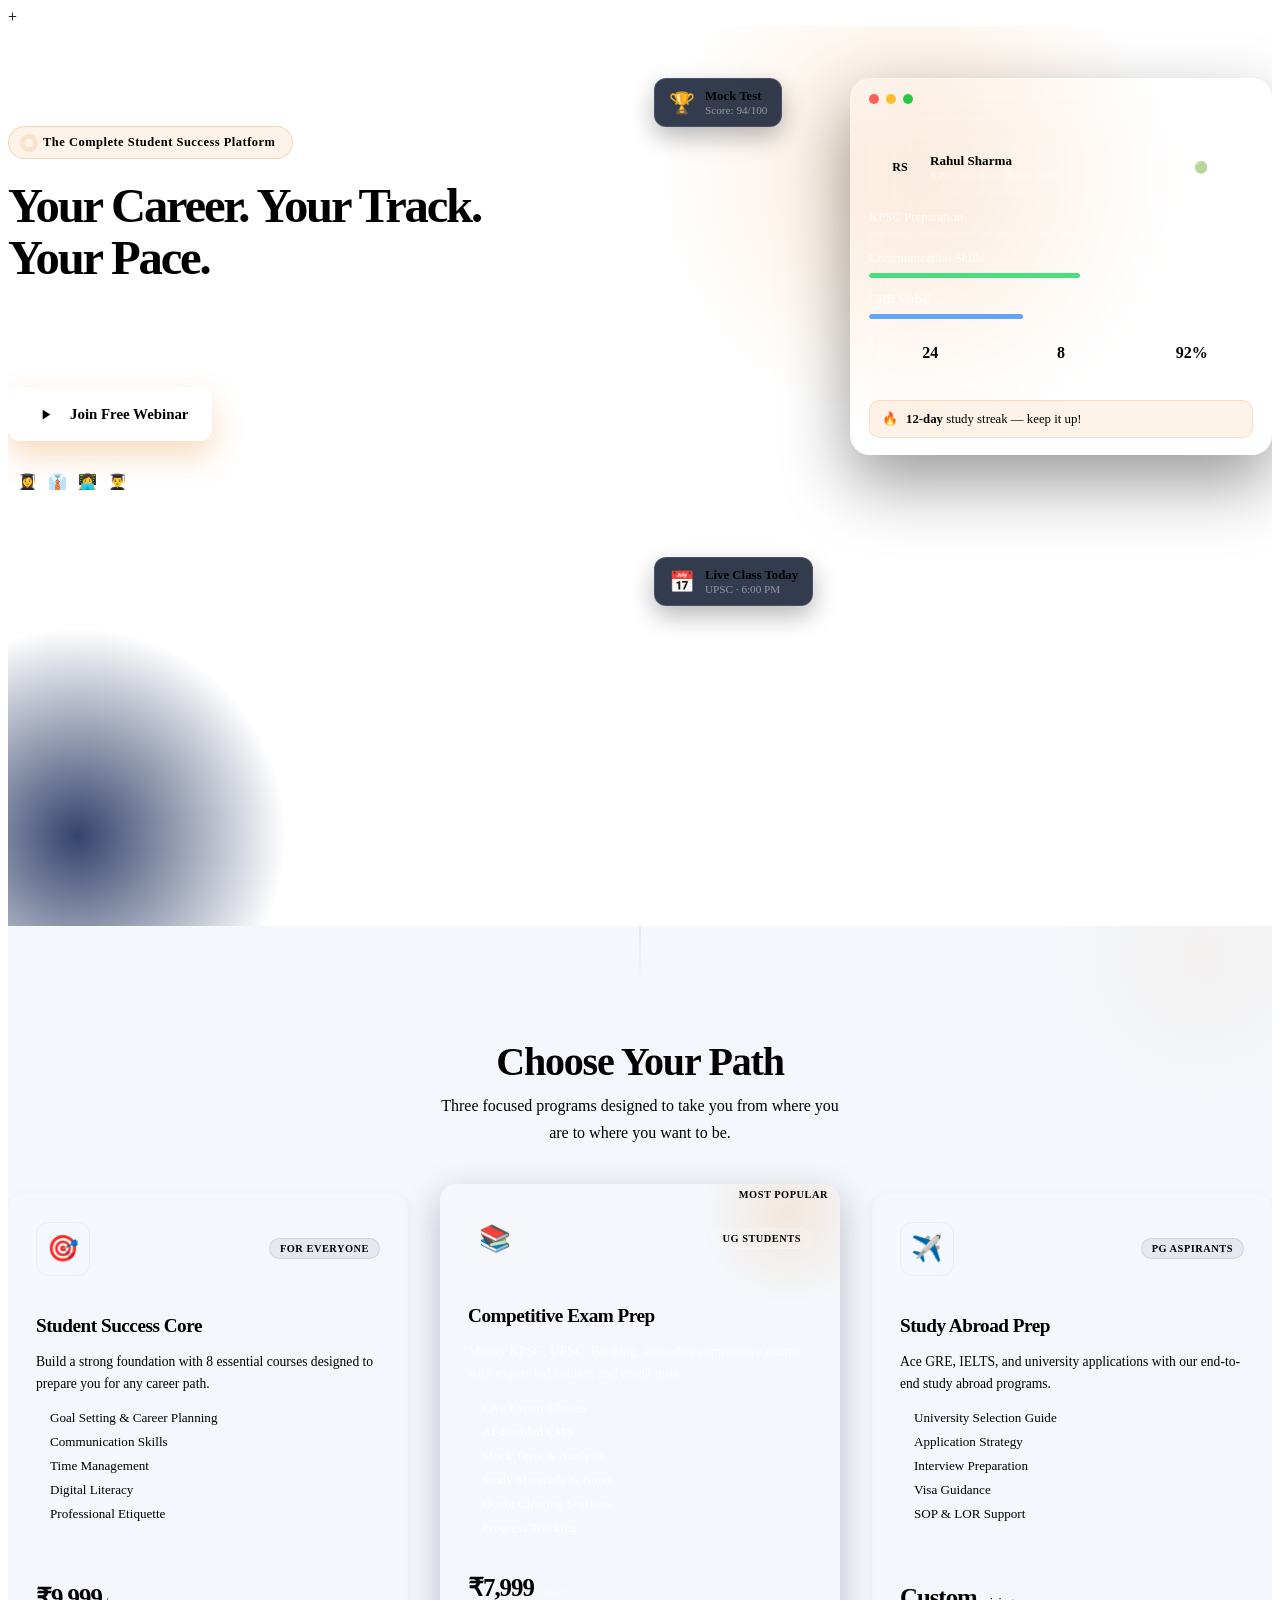
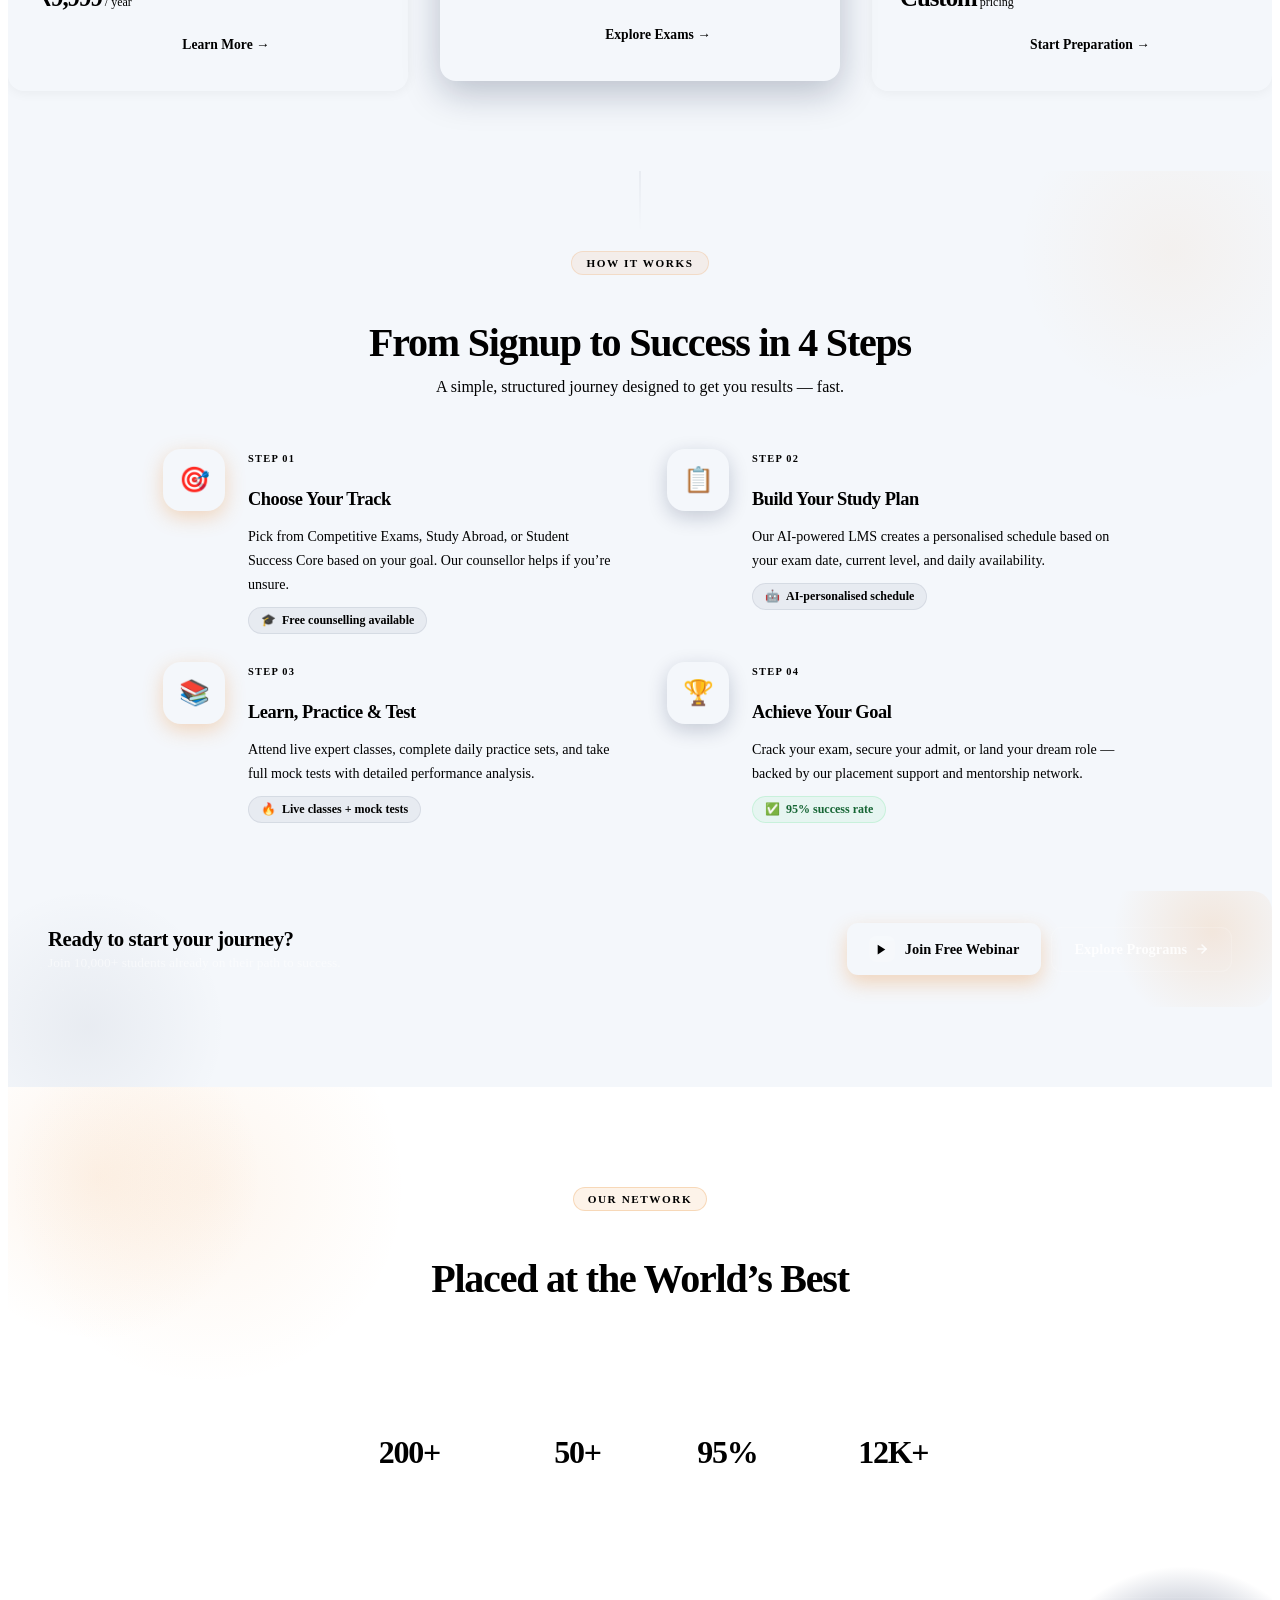
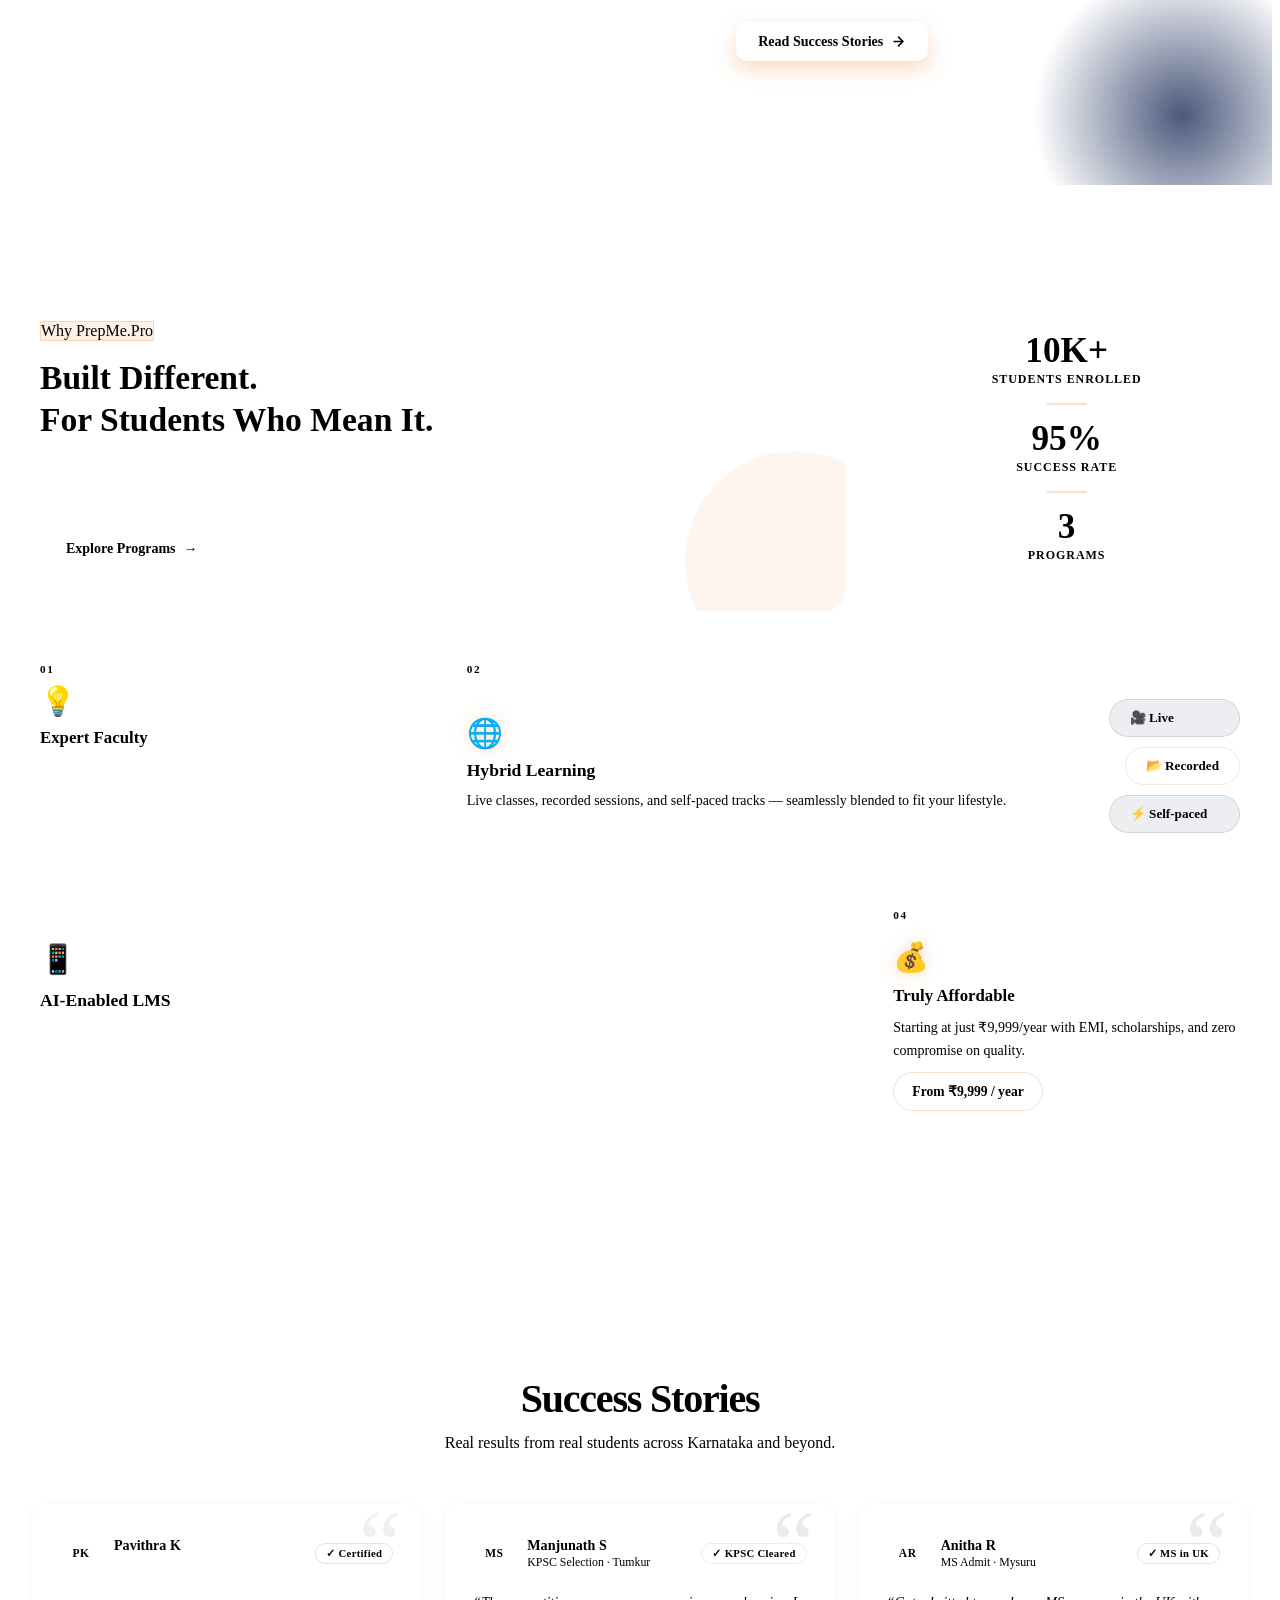
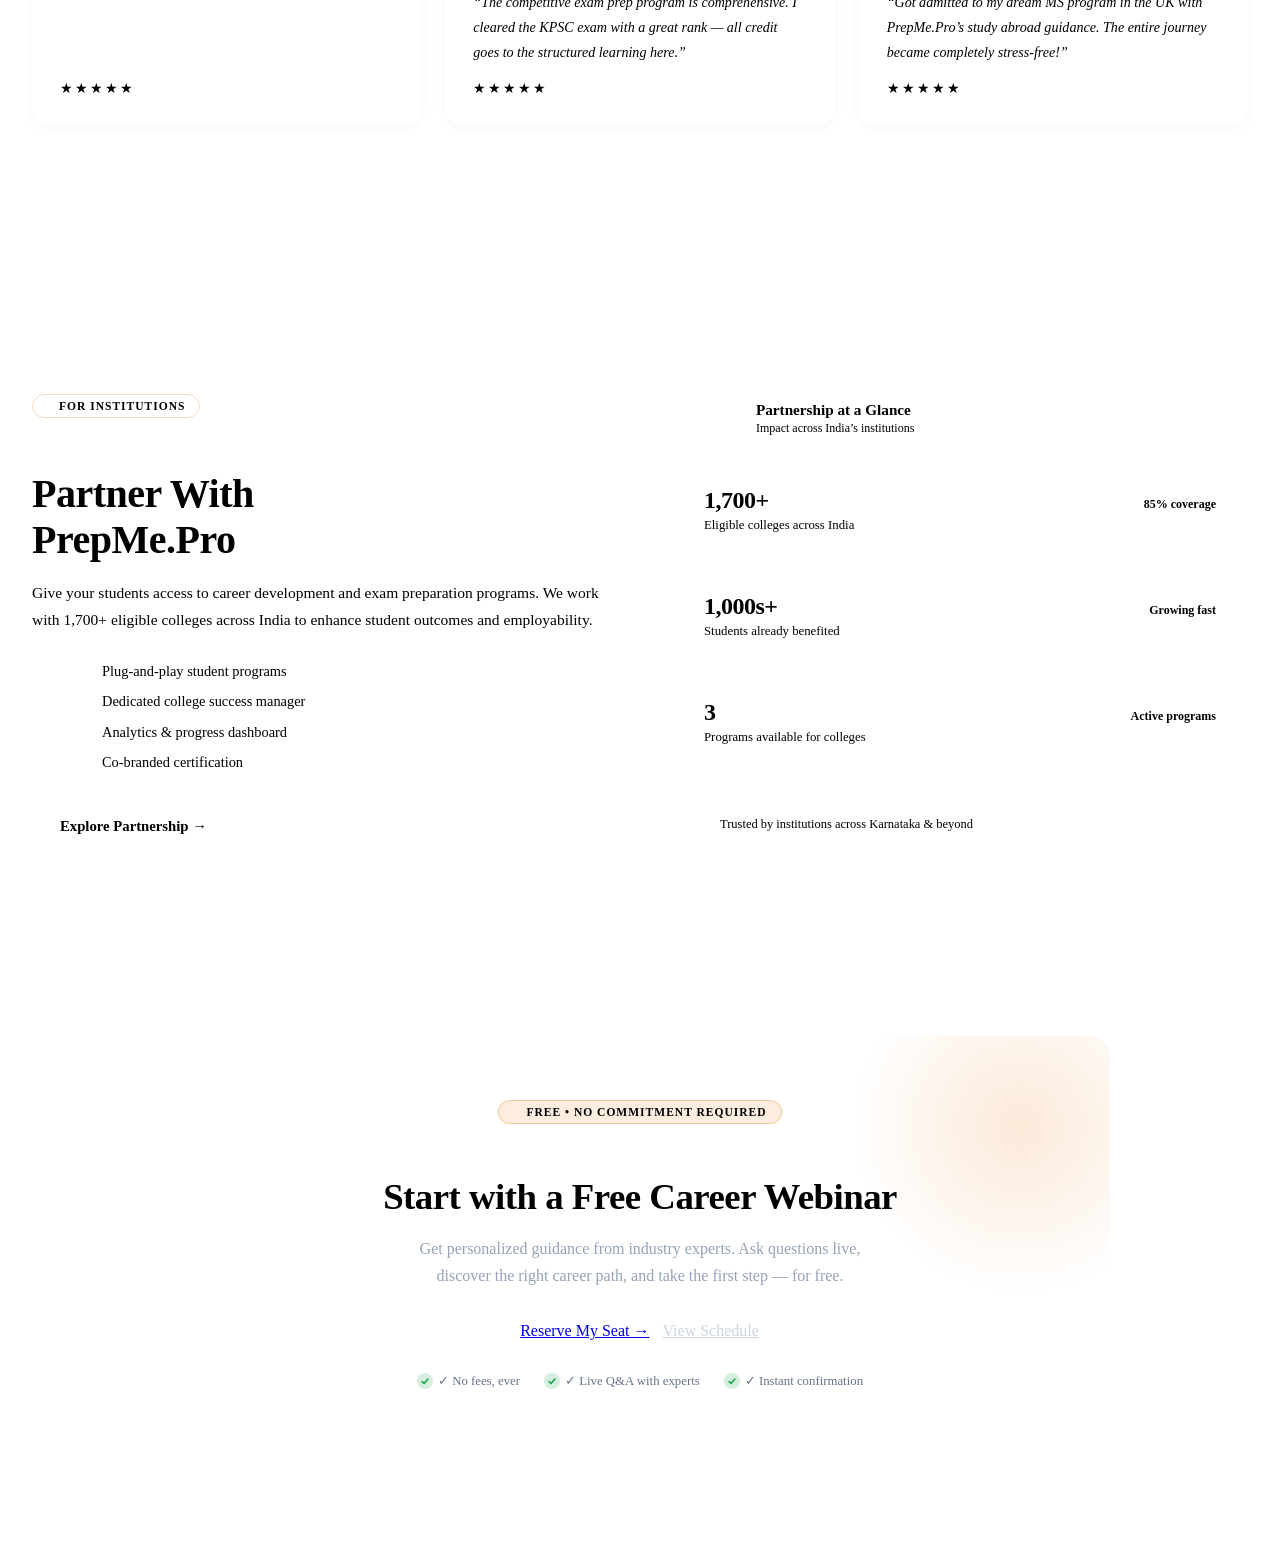
==== commit 97892c2a: "update: nav logo-" ====
--- a/prepme/www/index.html
+++ b/prepme/www/index.html
@@ -1,11 +1,11 @@
-<!DOCTYPE html>
++<!DOCTYPE html>
 <html lang="en">
 
 <head>
   <meta charset="UTF-8">
   <meta name="viewport" content="width=device-width, initial-scale=1.0">
   <title>PrepMe.Pro - Learn Like A Pro | Complete Student Success Platform</title>
-<link rel="stylesheet" href="/assets/prepme/css/styles.css?v=1.1.21"/>
+<link rel="stylesheet" href="/assets/prepme/css/styles.css?v=1.1.22"/>
   <style>
     /* ===========================
    HERO
@@ -4853,7 +4853,7 @@
       });
     });
   </script>
-<script src="/assets/prepme/js/layout.js?v=1.1.19"></script>
+<script src="/assets/prepme/js/layout.js?v=1.1.22"></script>
 
   <!-- Webinar Modal -->
 <div id="app-modal-root"></div>
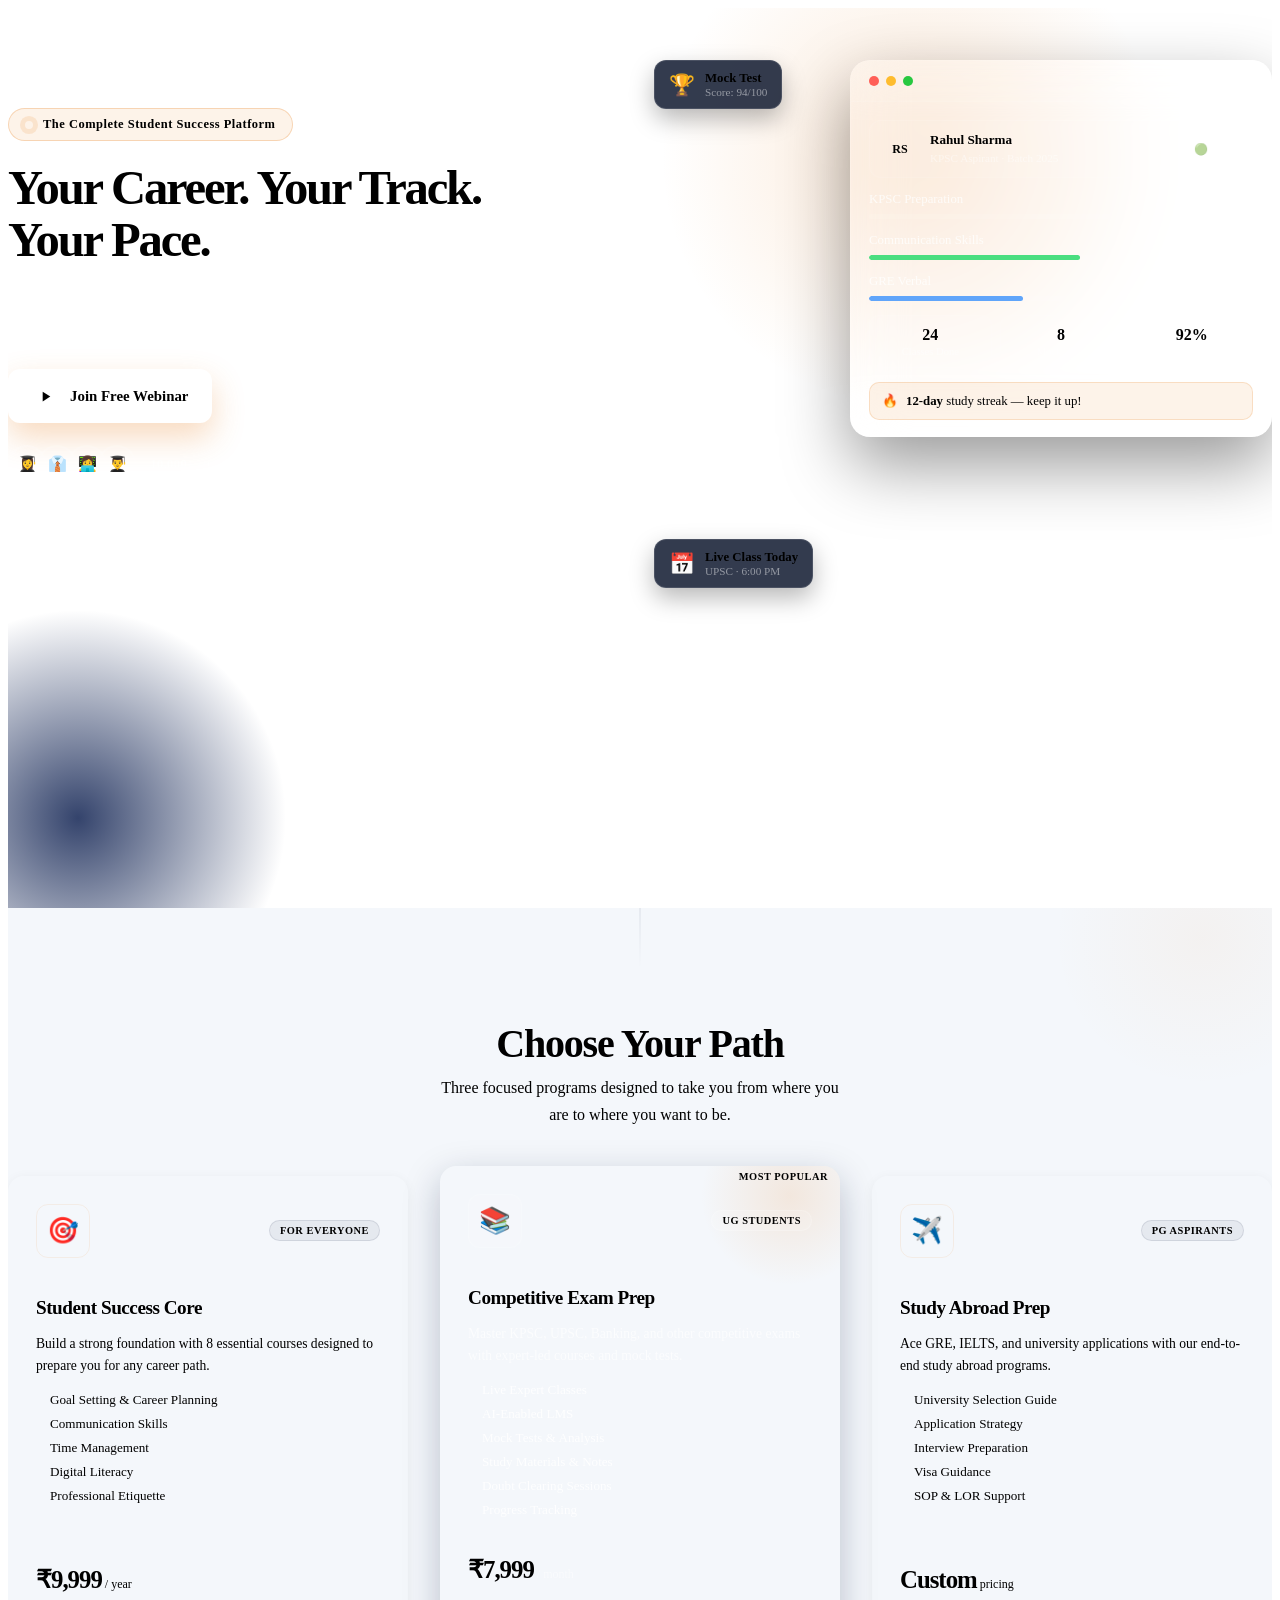
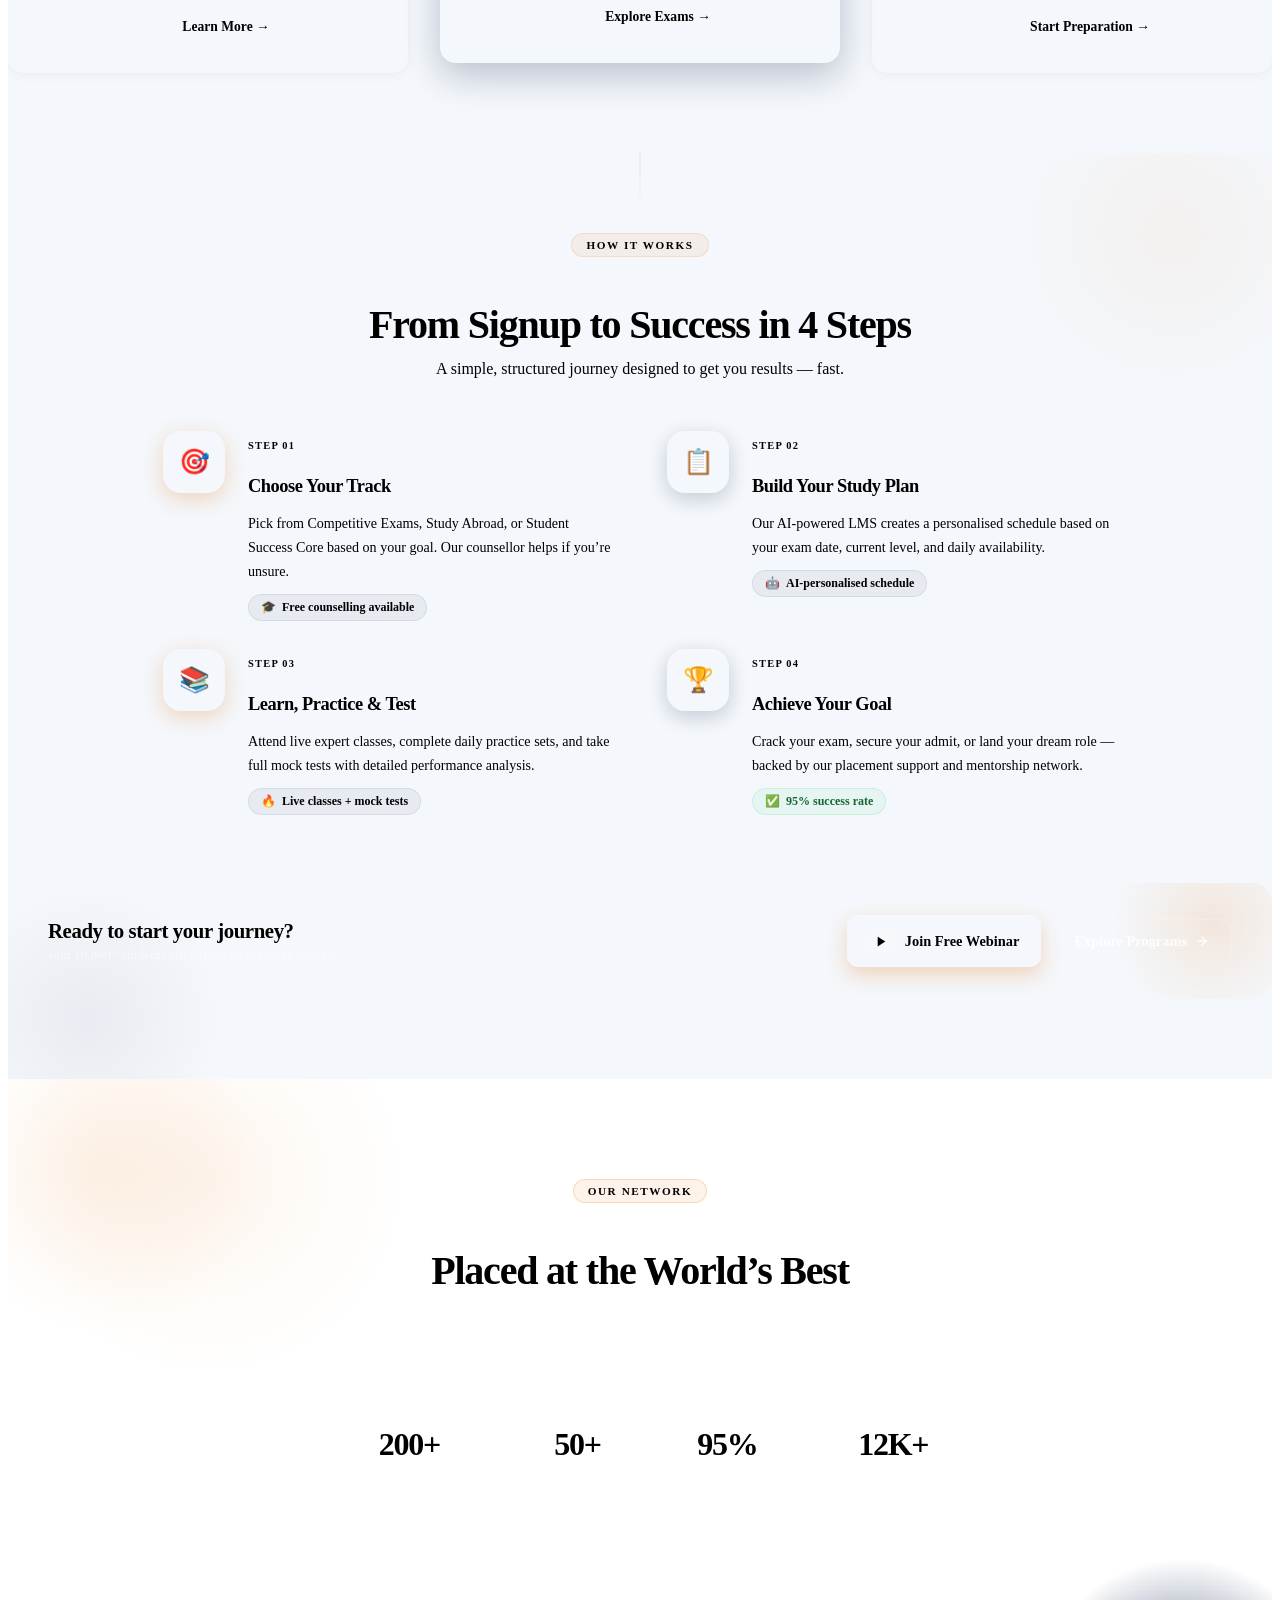
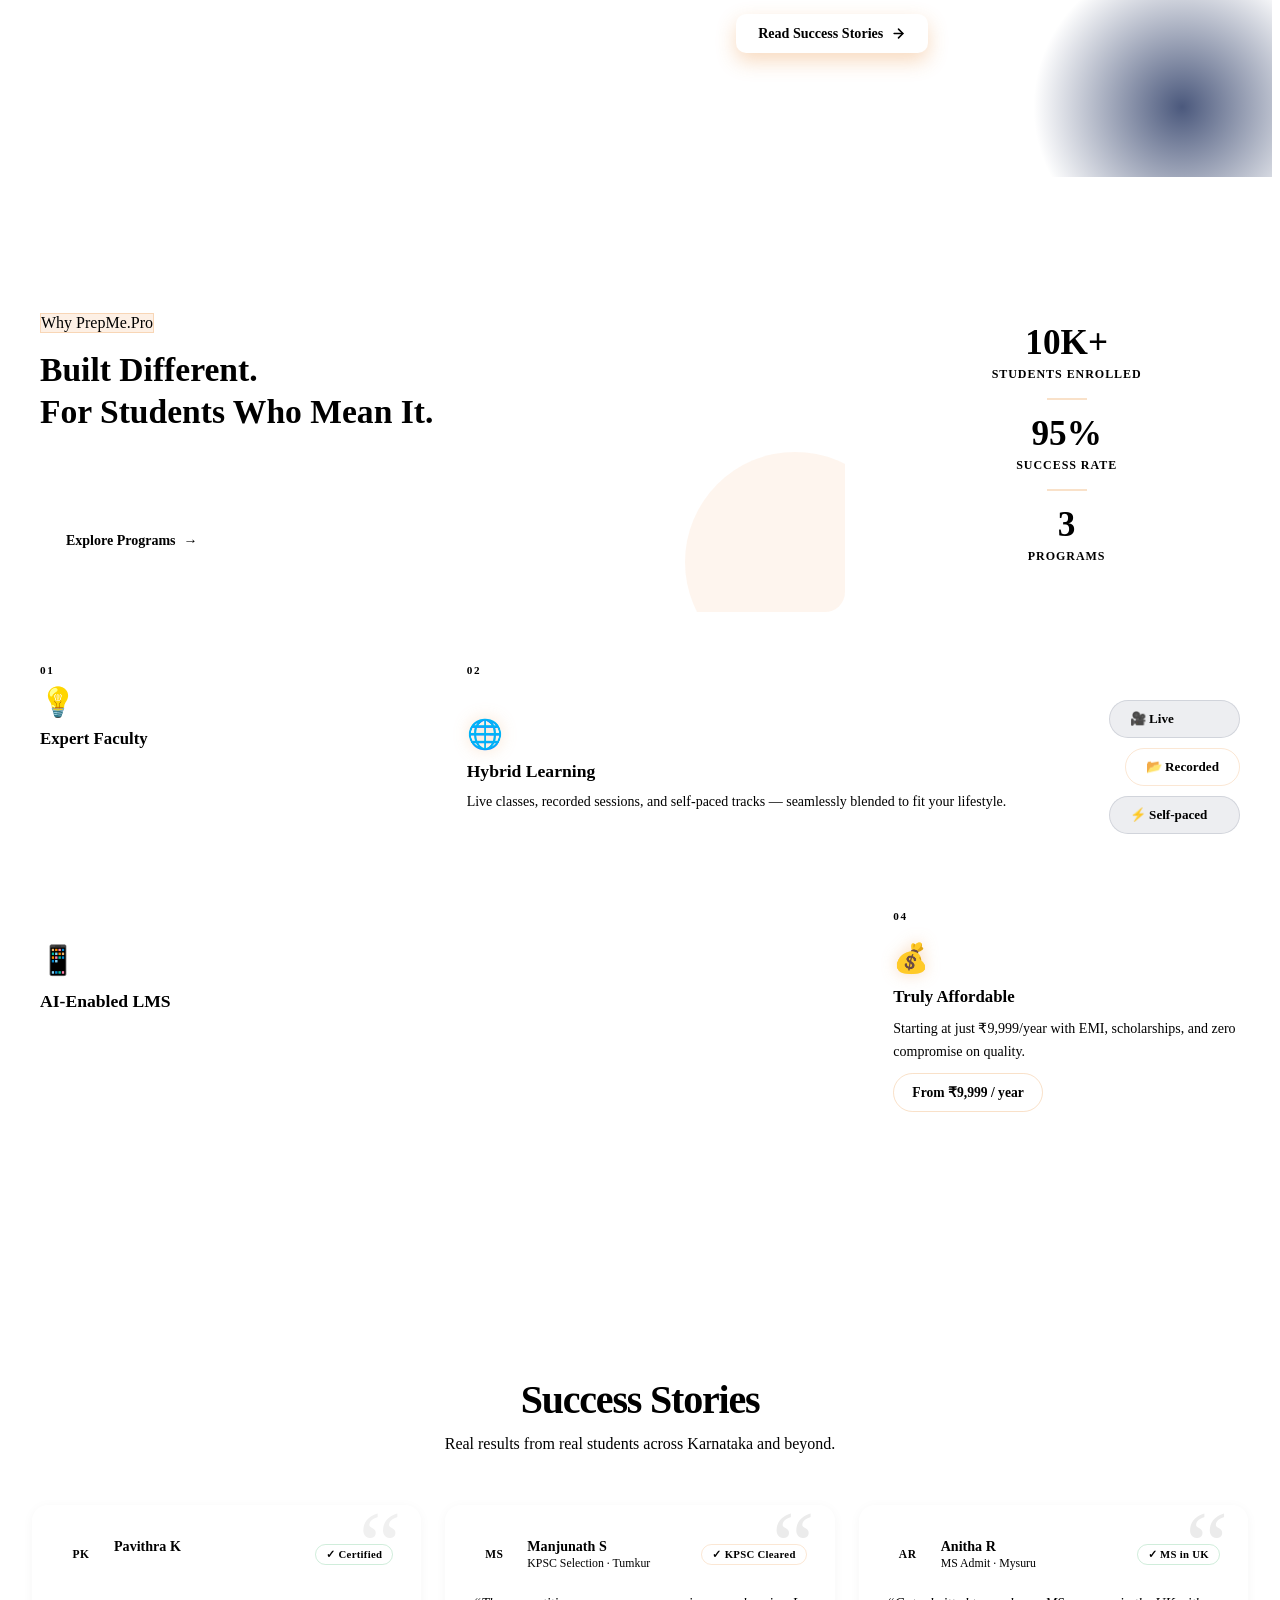
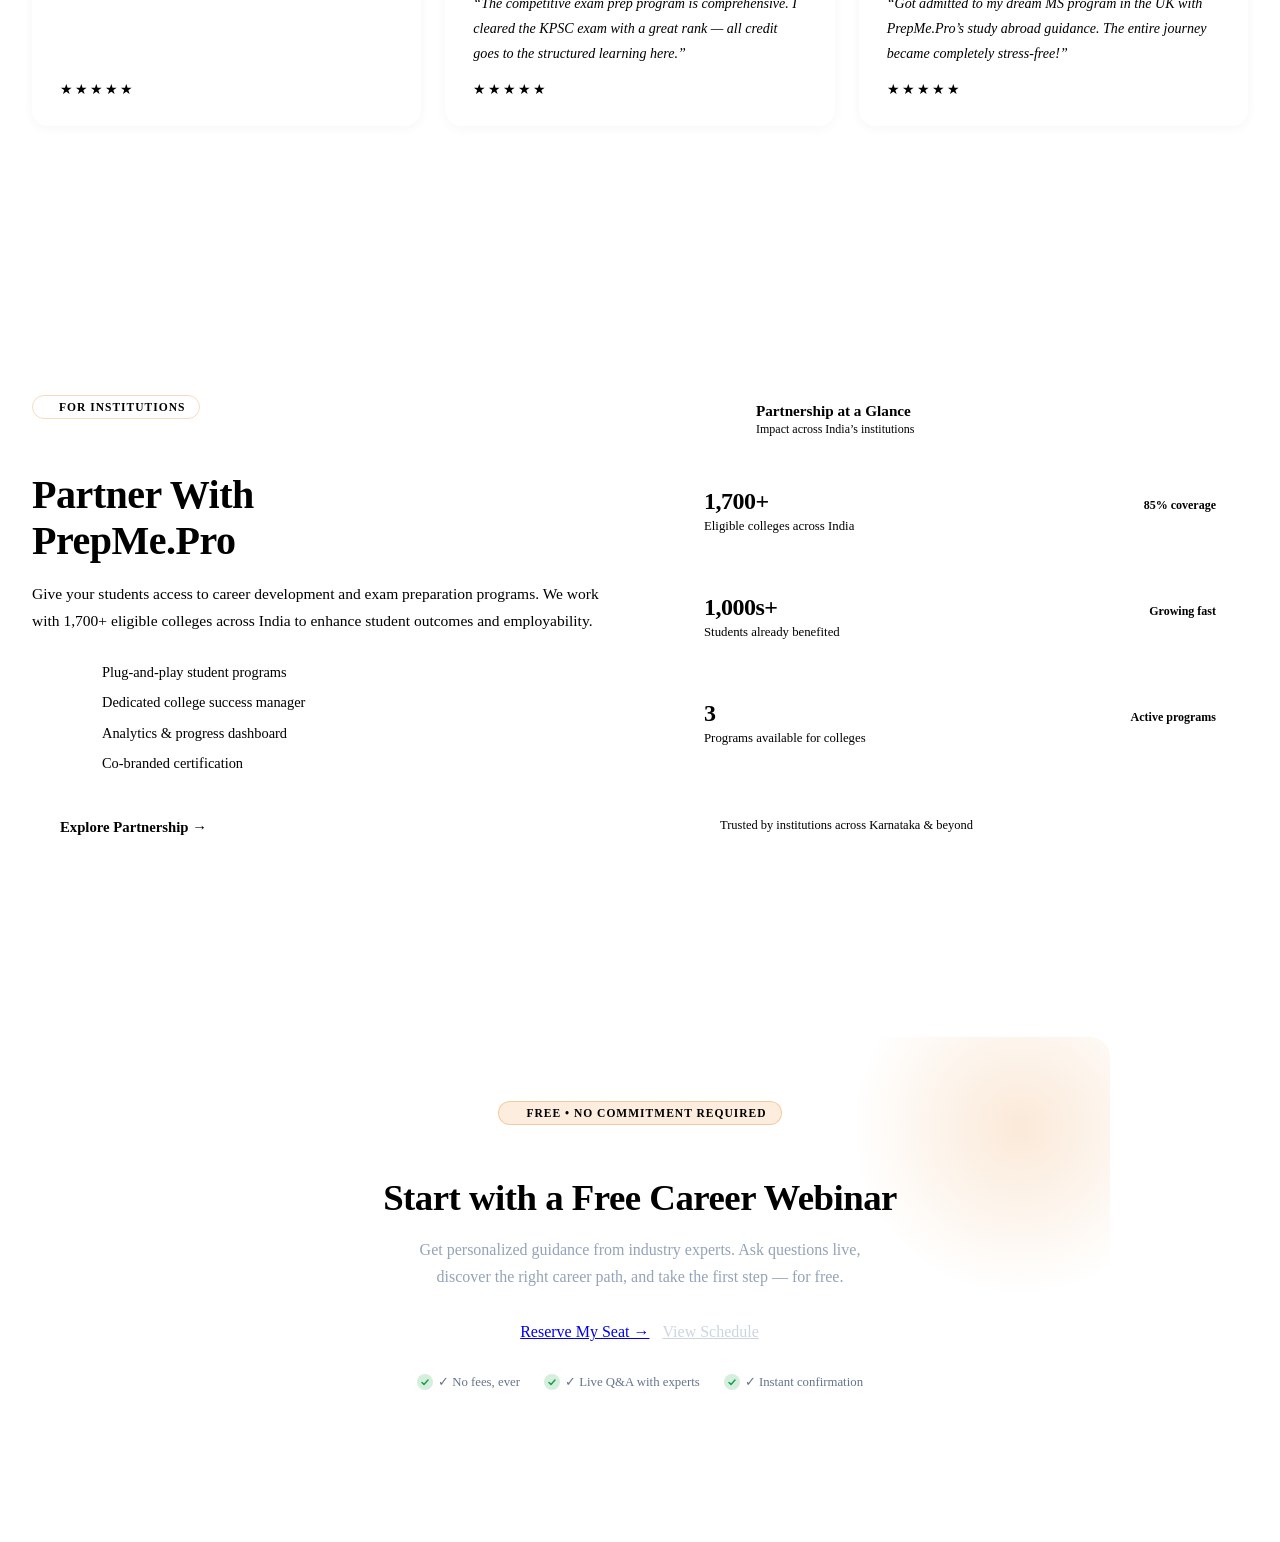
==== commit 903fdf19: "remove:inline css for logo" ====
--- a/prepme/www/index.html
+++ b/prepme/www/index.html
@@ -1,11 +1,11 @@
-+<!DOCTYPE html>
+<!DOCTYPE html>
 <html lang="en">
 
 <head>
   <meta charset="UTF-8">
   <meta name="viewport" content="width=device-width, initial-scale=1.0">
   <title>PrepMe.Pro - Learn Like A Pro | Complete Student Success Platform</title>
-<link rel="stylesheet" href="/assets/prepme/css/styles.css?v=1.1.22"/>
+<link rel="stylesheet" href="/assets/prepme/css/styles.css?v=1.1.23"/>
   <style>
     /* ===========================
    HERO
@@ -4853,7 +4853,7 @@
       });
     });
   </script>
-<script src="/assets/prepme/js/layout.js?v=1.1.22"></script>
+<script src="/assets/prepme/js/layout.js?v=1.1.23"></script>
 
   <!-- Webinar Modal -->
 <div id="app-modal-root"></div>
